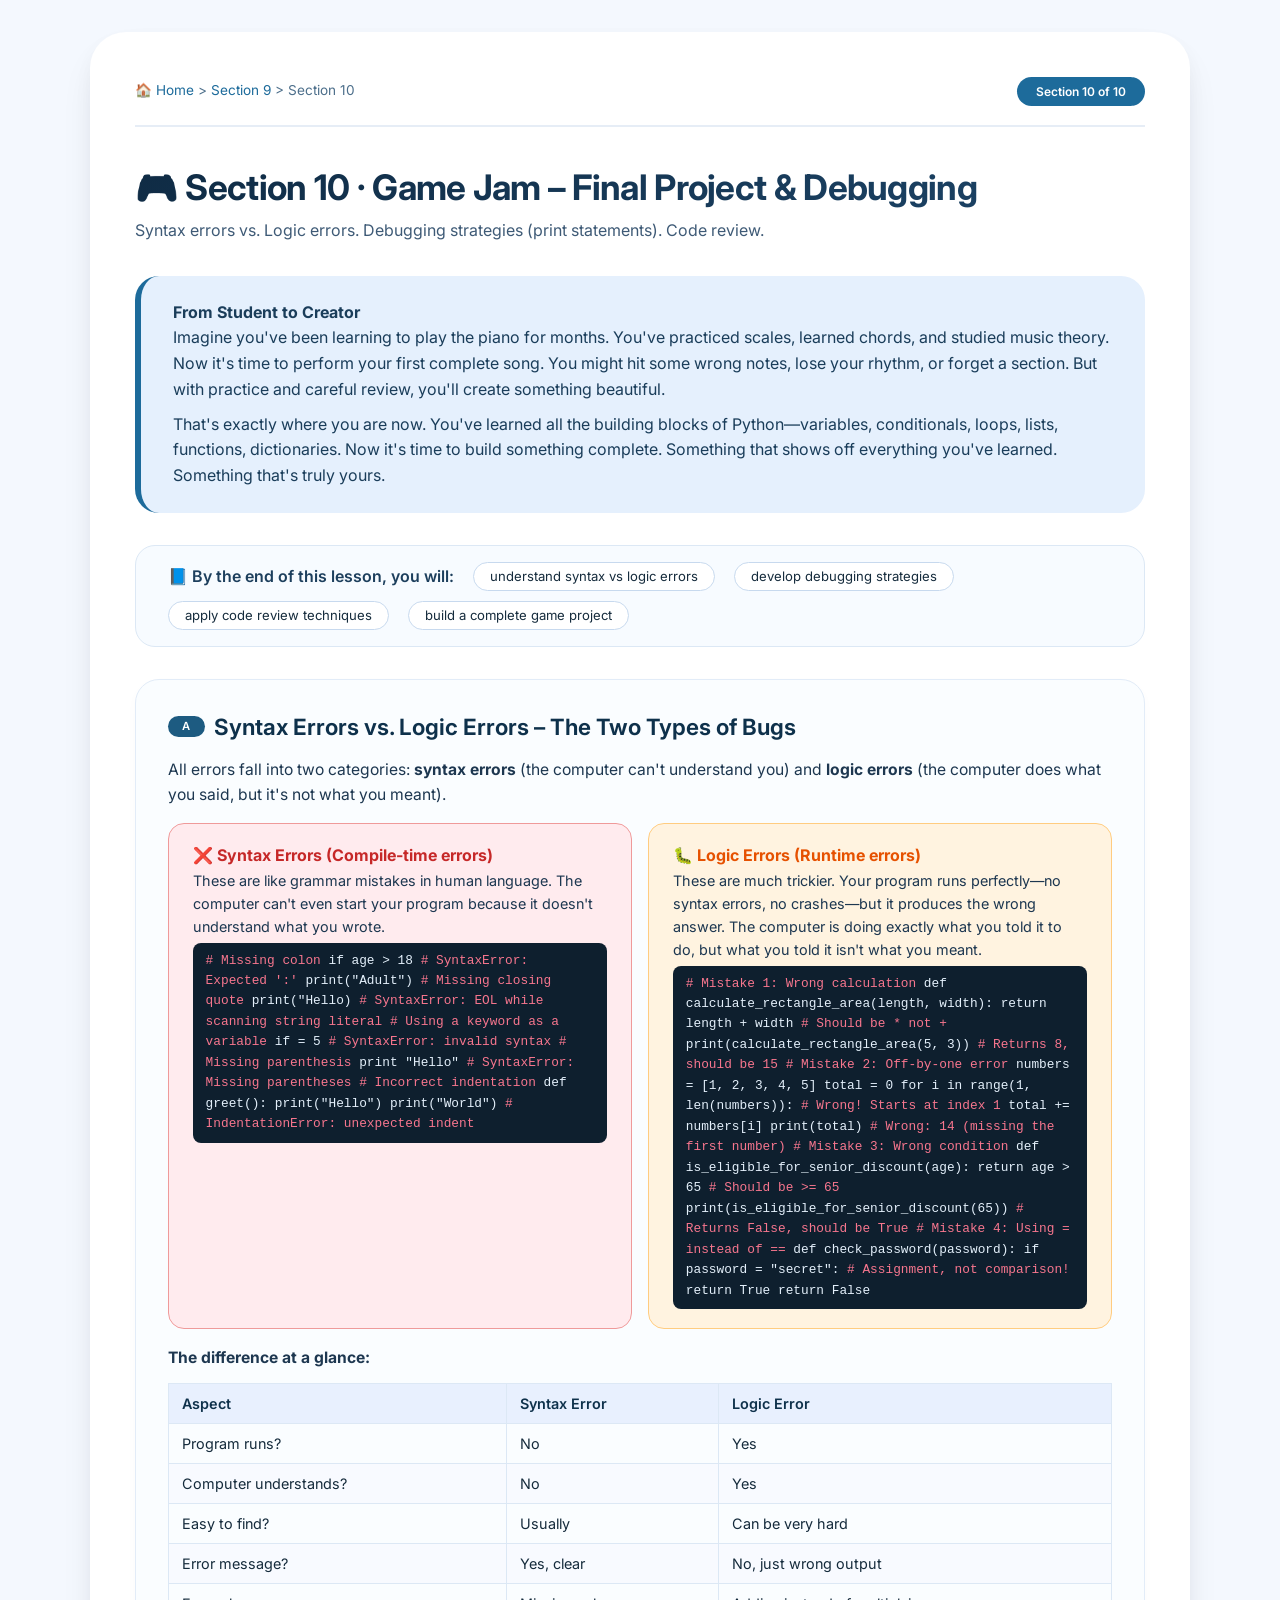
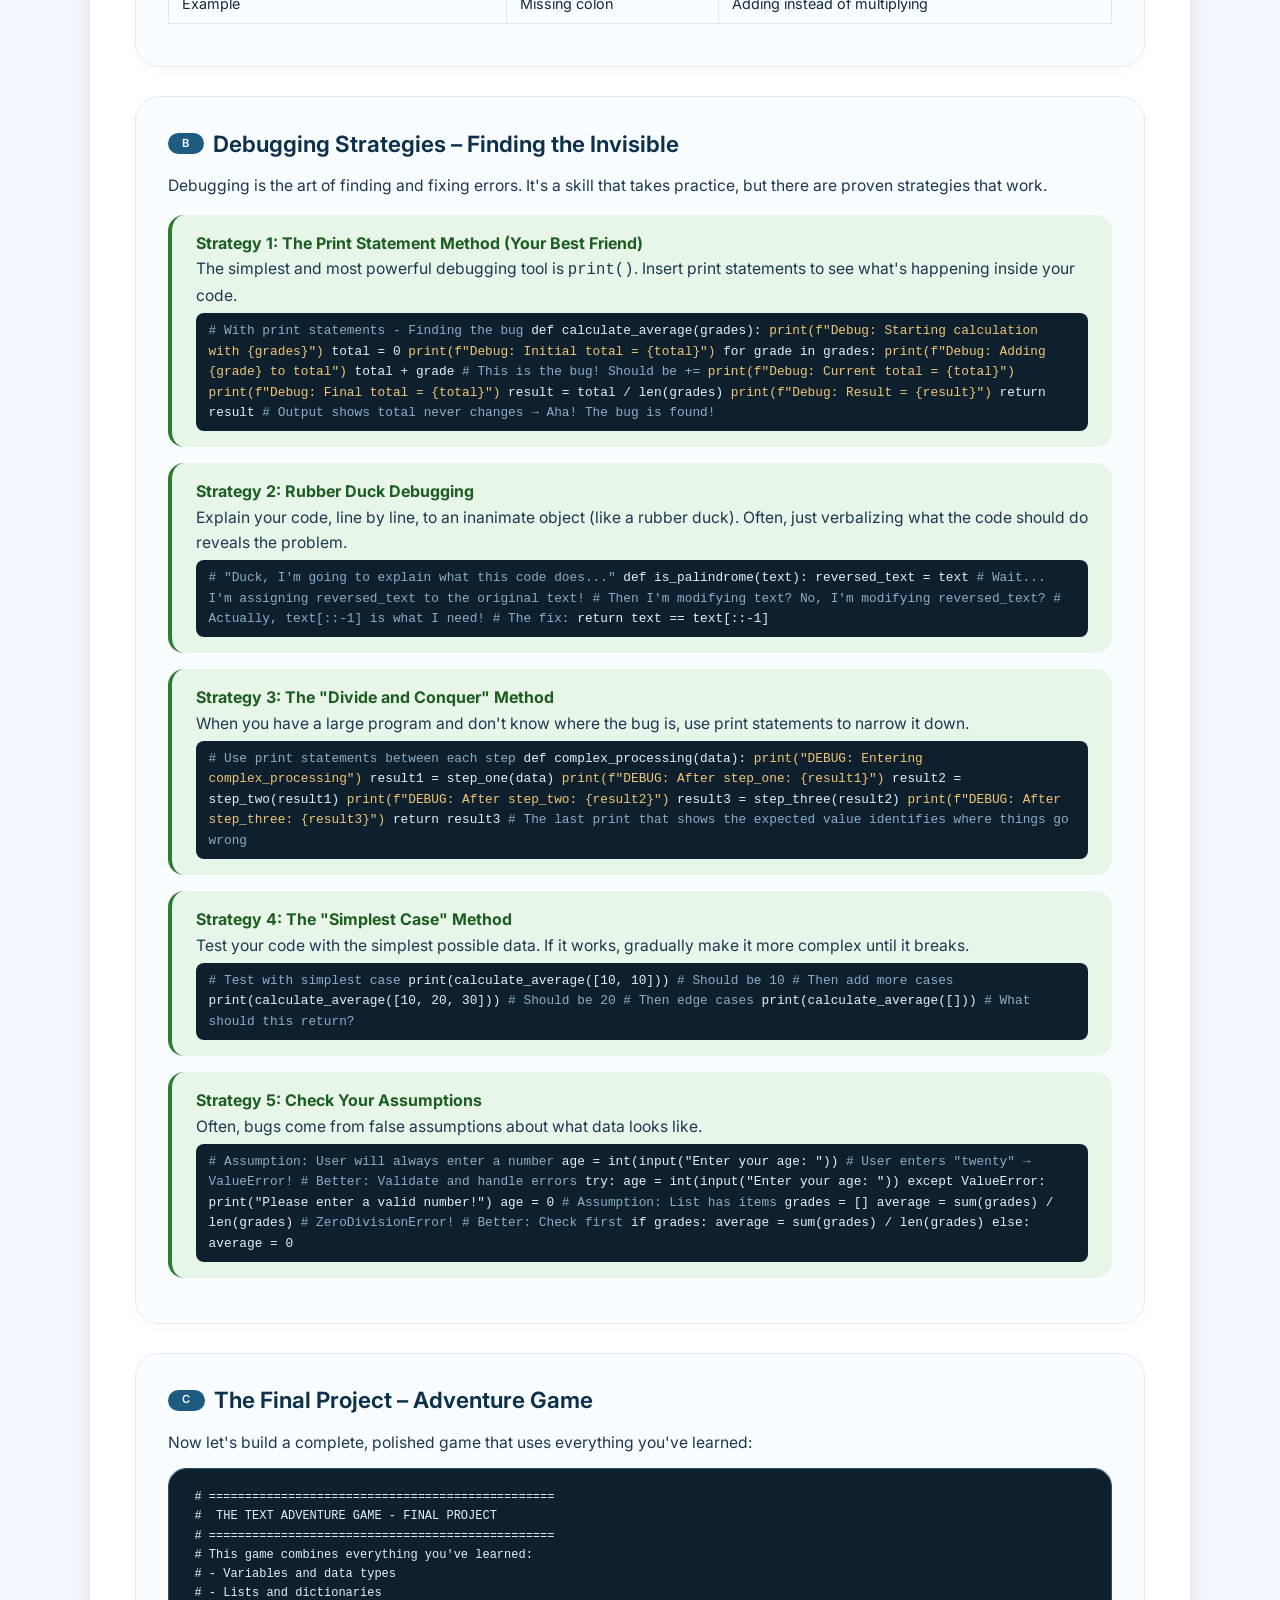
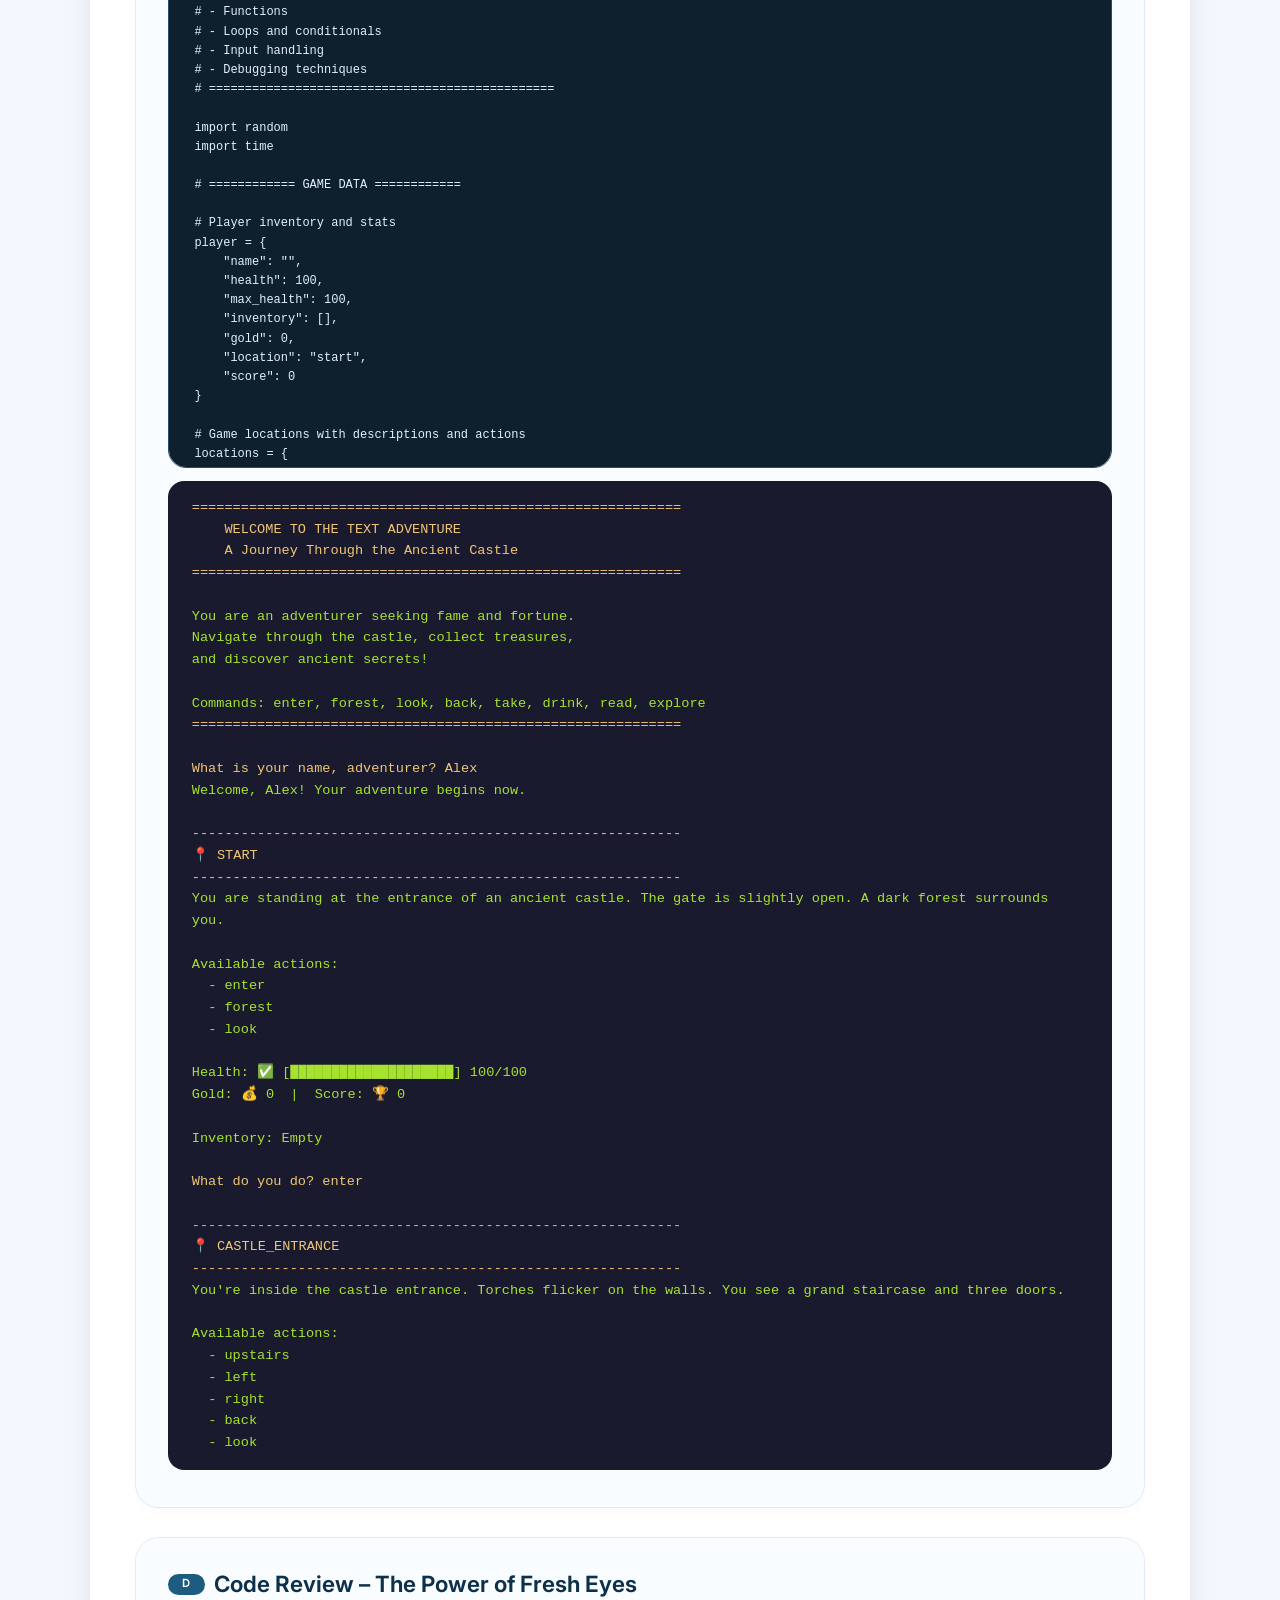
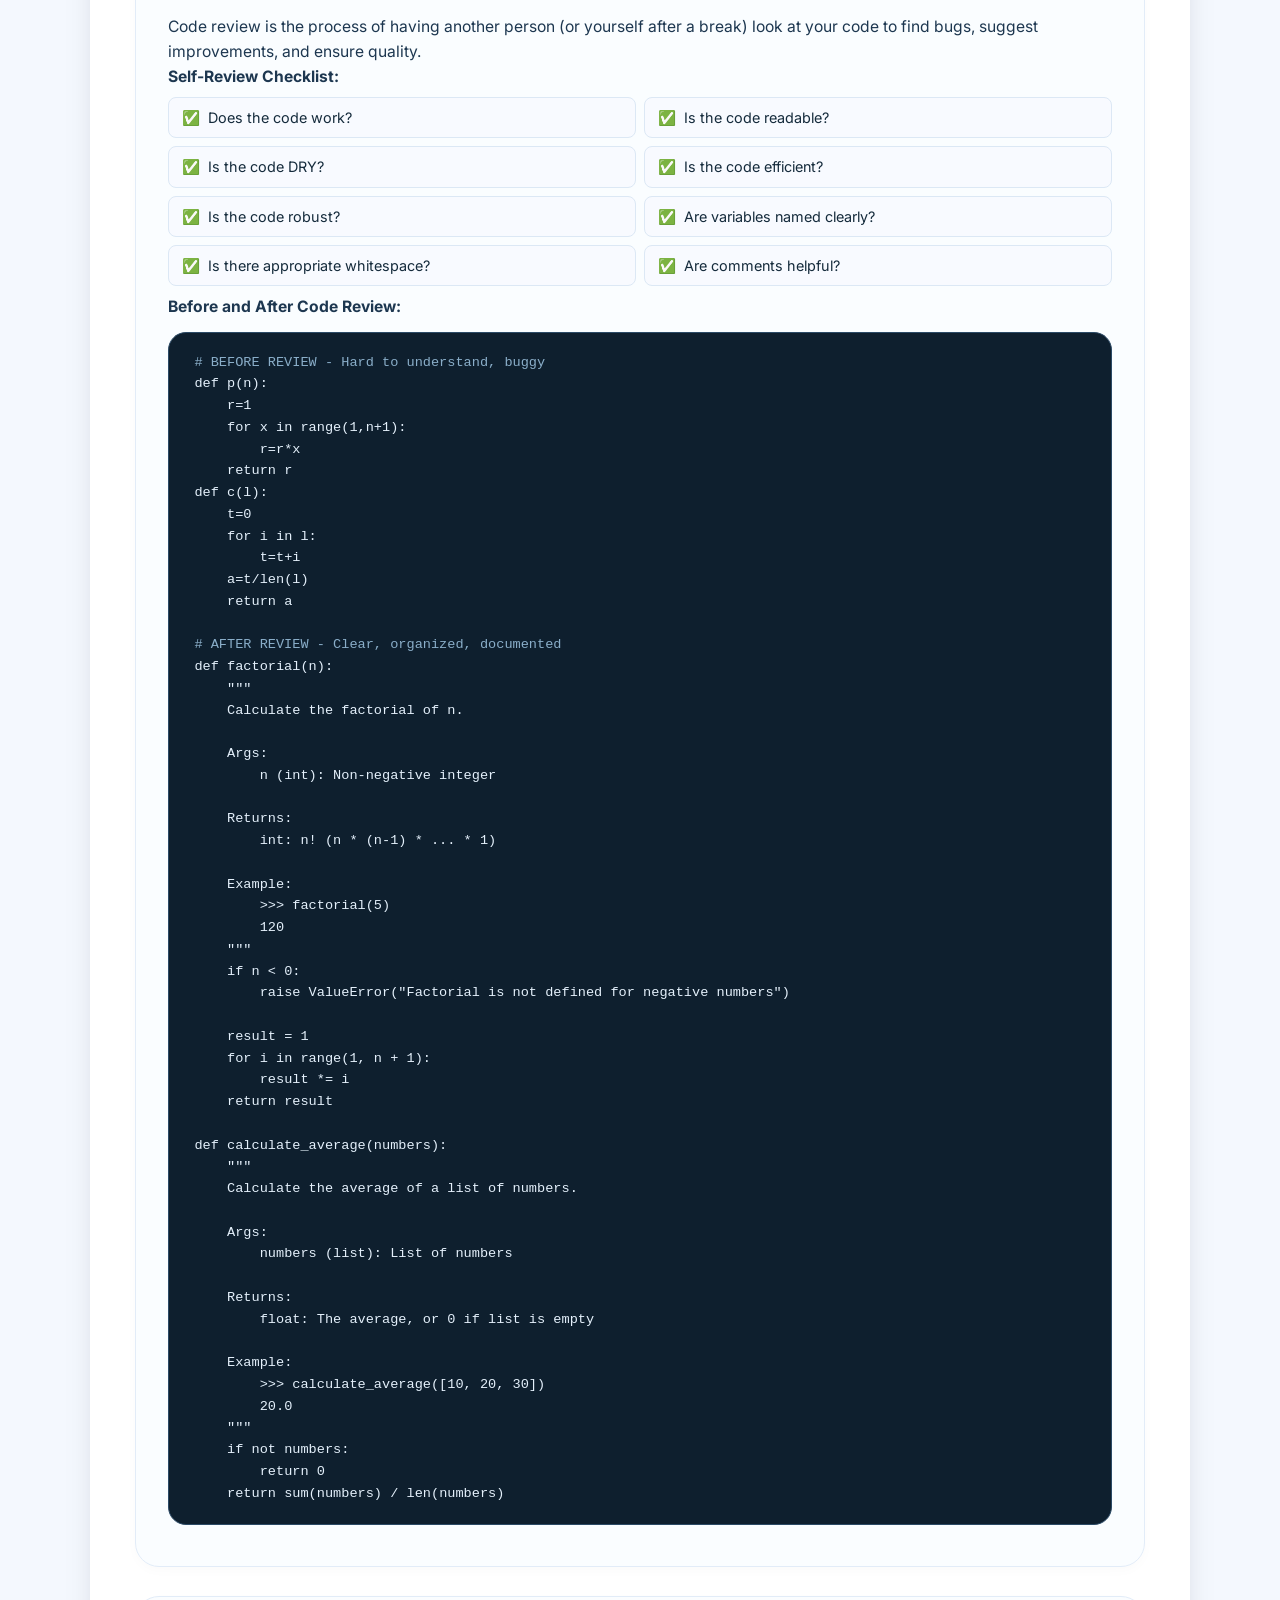
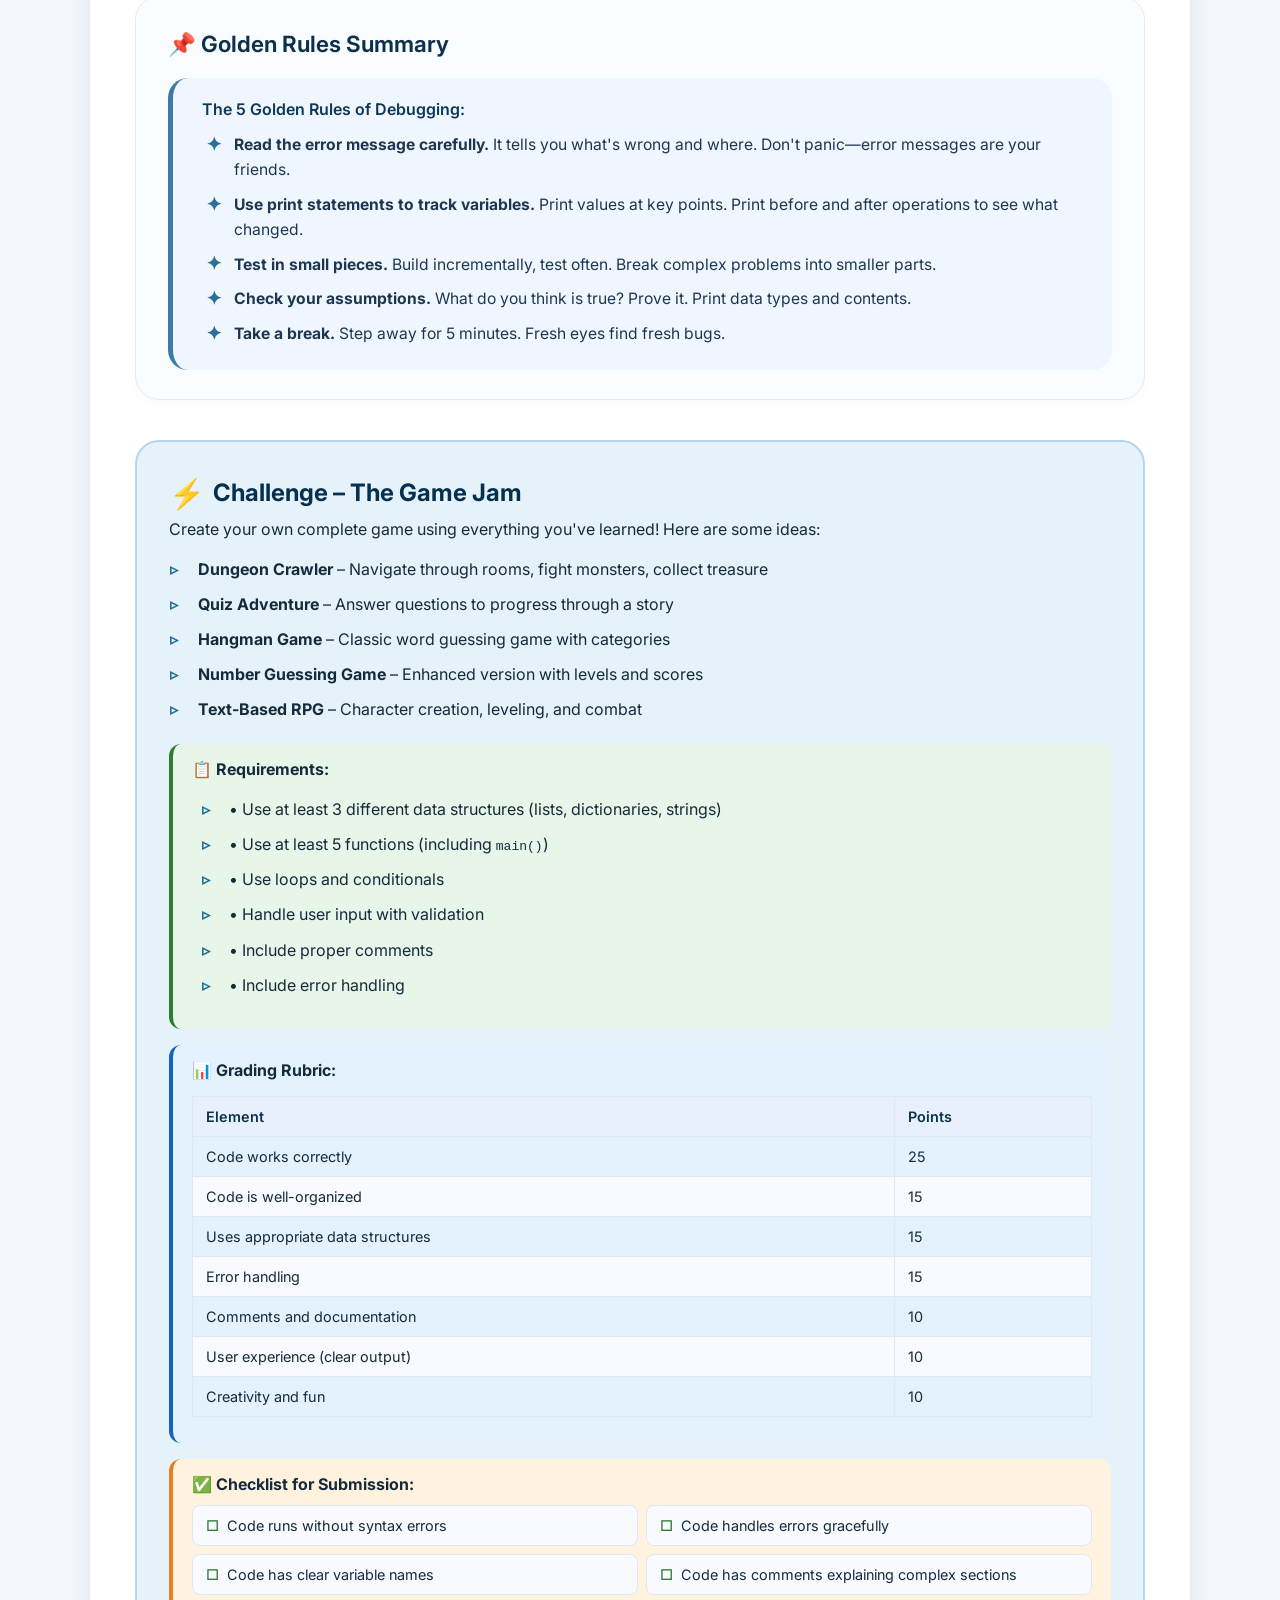
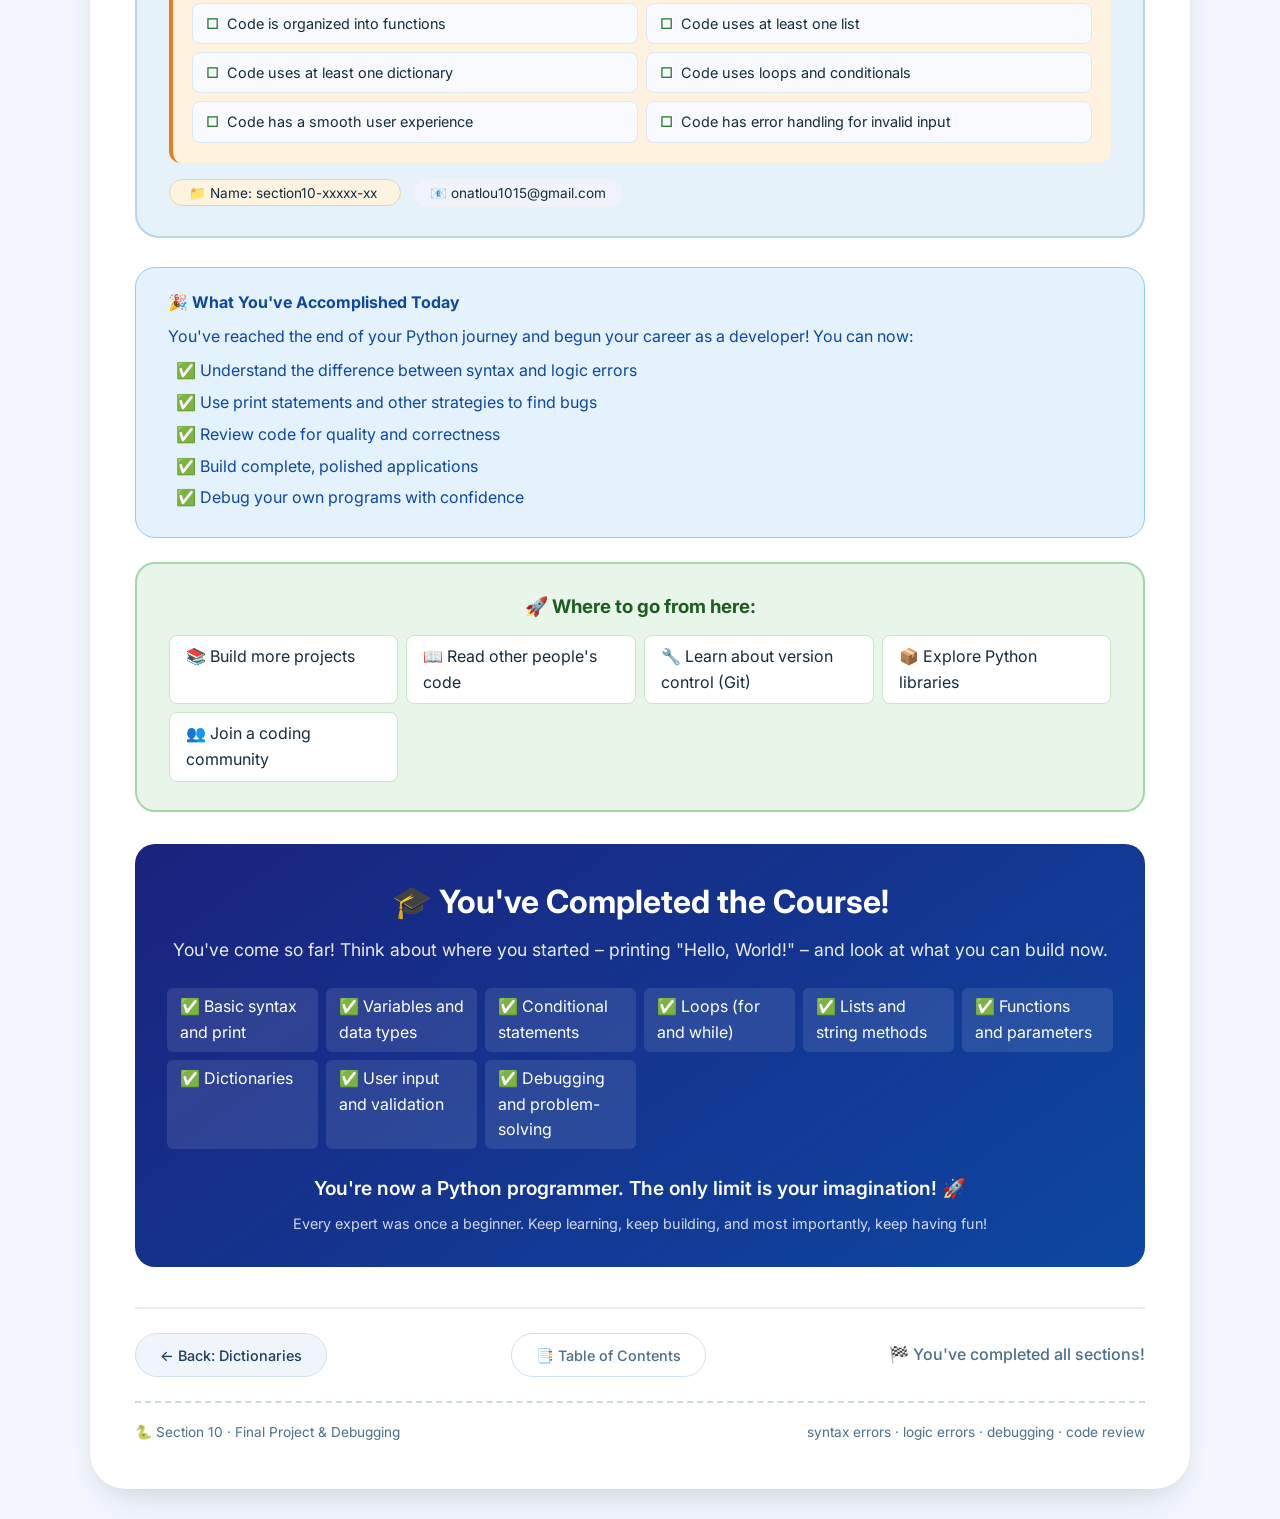
==== section10-final-project-debugging.html @ e1e53f8f "ssdsd" ====
<!DOCTYPE html>
<html lang="en">
<head>
    <meta charset="UTF-8">
    <meta name="viewport" content="width=device-width, initial-scale=1.0">
    <title>Section 10 – Final Project & Debugging | Basic Python</title>
    <link rel="preconnect" href="https://fonts.googleapis.com">
    <link rel="preconnect" href="https://fonts.gstatic.com" crossorigin>
    <link href="https://fonts.googleapis.com/css2?family=Inter:opsz,wght@14..32,400;14..32,500;14..32,600;14..32,700&display=swap" rel="stylesheet">
    <link rel="stylesheet" href="css/style.css">
    <style>
        .debug-grid {
            display: grid;
            grid-template-columns: 1fr 1fr;
            gap: 1rem;
            margin: 1rem 0;
        }
        @media (max-width: 700px) {
            .debug-grid {
                grid-template-columns: 1fr;
            }
        }
        .debug-card {
            border-radius: 16px;
            padding: 1.2rem 1.5rem;
        }
        .debug-card.syntax {
            background: #ffebee;
            border: 1px solid #ef9a9a;
        }
        .debug-card.logic {
            background: #fff3e0;
            border: 1px solid #ffcc80;
        }
        .debug-card.syntax h4 { color: #c62828; }
        .debug-card.logic h4 { color: #e65100; }
        .debug-card .code {
            background: #0e1f2e;
            color: #e4f0fb;
            padding: 0.5rem 0.8rem;
            border-radius: 8px;
            font-family: monospace;
            font-size: 0.8rem;
            margin-top: 0.3rem;
            overflow-x: auto;
        }
        .debug-card .code .error {
            color: #f7768e;
        }

        .strategy-box {
            background: #e8f5e9;
            border-radius: 16px;
            padding: 1rem 1.5rem;
            border-left: 4px solid #2e7d32;
            margin: 1rem 0;
        }
        .strategy-box h4 {
            color: #1b5e20;
        }
        .strategy-box .code {
            background: #0e1f2e;
            color: #e4f0fb;
            padding: 0.5rem 0.8rem;
            border-radius: 8px;
            font-family: monospace;
            font-size: 0.8rem;
            margin-top: 0.3rem;
            overflow-x: auto;
        }
        .strategy-box .code .debug {
            color: #f0c674;
        }
        .strategy-box .code .comment {
            color: #8aaec9;
        }

        .game-output {
            background: #1a1a2e;
            border-radius: 16px;
            padding: 1rem 1.5rem;
            color: #d6e8f9;
            font-family: 'JetBrains Mono', monospace;
            font-size: 0.85rem;
            margin: 0.5rem 0;
            overflow-x: auto;
            white-space: pre-wrap;
        }
        .game-output .prompt {
            color: #f0c674;
        }
        .game-output .output {
            color: #a6e22e;
        }
        .game-output .highlight {
            color: #f7768e;
        }

        .review-checklist {
            display: grid;
            grid-template-columns: 1fr 1fr;
            gap: 0.5rem;
            margin: 0.5rem 0;
        }
        @media (max-width: 600px) {
            .review-checklist {
                grid-template-columns: 1fr;
            }
        }
        .review-checklist .item {
            background: #f8faff;
            padding: 0.5rem 0.8rem;
            border-radius: 8px;
            border: 1px solid #dce8f5;
            font-size: 0.9rem;
            display: flex;
            align-items: center;
            gap: 0.5rem;
        }
        .review-checklist .item .check {
            color: #2e7d32;
            font-weight: 700;
        }

        .rubric-table {
            width: 100%;
            border-collapse: collapse;
            margin: 0.8rem 0;
            font-size: 0.9rem;
        }
        .rubric-table th,
        .rubric-table td {
            border: 1px solid #dce8f5;
            padding: 0.5rem 0.8rem;
            text-align: left;
        }
        .rubric-table th {
            background: #e8f0fe;
            color: #0e314b;
            font-weight: 600;
        }
        .rubric-table tr:nth-child(even) {
            background: #f8faff;
        }
    </style>
</head>
<body>
    <div class="container">
        <!-- Top Navigation -->
        <div class="top-nav">
            <div class="breadcrumb">
                <a href="index.html">🏠 Home</a> &gt; <a href="section9-dictionaries.html">Section 9</a> &gt; Section 10
            </div>
            <span class="section-badge">Section 10 of 10</span>
        </div>

        <!-- Section Header -->
        <div class="section-header">
            <h1>🎮 Section 10 · Game Jam – Final Project &amp; Debugging</h1>
            <div class="subtitle">Syntax errors vs. Logic errors. Debugging strategies (print statements). Code review.</div>
        </div>

        <!-- Intro -->
        <div class="intro-block">
            <p><strong>From Student to Creator</strong></p>
            <p>Imagine you've been learning to play the piano for months. You've practiced scales, learned chords, and studied music theory. Now it's time to perform your first complete song. You might hit some wrong notes, lose your rhythm, or forget a section. But with practice and careful review, you'll create something beautiful.</p>
            <p style="margin-top: 0.6rem;">That's exactly where you are now. You've learned all the building blocks of Python—variables, conditionals, loops, lists, functions, dictionaries. Now it's time to build something complete. Something that shows off everything you've learned. Something that's truly yours.</p>
        </div>

        <!-- Learning Outcomes -->
        <div class="learning-outcomes">
            <span class="label">📘 By the end of this lesson, you will:</span>
            <span class="pill">understand syntax vs logic errors</span>
            <span class="pill">develop debugging strategies</span>
            <span class="pill">apply code review techniques</span>
            <span class="pill">build a complete game project</span>
        </div>

        <!-- Part A: Syntax vs Logic Errors -->
        <div class="part">
            <h2><span class="part-label">A</span> Syntax Errors vs. Logic Errors – The Two Types of Bugs</h2>
            <p>All errors fall into two categories: <strong>syntax errors</strong> (the computer can't understand you) and <strong>logic errors</strong> (the computer does what you said, but it's not what you meant).</p>

            <div class="debug-grid">
                <div class="debug-card syntax">
                    <h4>❌ Syntax Errors (Compile-time errors)</h4>
                    <p style="font-size: 0.9rem;">These are like grammar mistakes in human language. The computer can't even start your program because it doesn't understand what you wrote.</p>
                    <div class="code"><span class="error"># Missing colon</span>
if age > 18   <span class="error"># SyntaxError: Expected ':'</span>
    print("Adult")

<span class="error"># Missing closing quote</span>
print("Hello)   <span class="error"># SyntaxError: EOL while scanning string literal</span>

<span class="error"># Using a keyword as a variable</span>
if = 5   <span class="error"># SyntaxError: invalid syntax</span>

<span class="error"># Missing parenthesis</span>
print "Hello"   <span class="error"># SyntaxError: Missing parentheses</span>

<span class="error"># Incorrect indentation</span>
def greet():
    print("Hello")
  print("World")   <span class="error"># IndentationError: unexpected indent</span></div>
                </div>
                <div class="debug-card logic">
                    <h4>🐛 Logic Errors (Runtime errors)</h4>
                    <p style="font-size: 0.9rem;">These are much trickier. Your program runs perfectly—no syntax errors, no crashes—but it produces the wrong answer. The computer is doing exactly what you told it to do, but what you told it isn't what you meant.</p>
                    <div class="code"><span class="error"># Mistake 1: Wrong calculation</span>
def calculate_rectangle_area(length, width):
    return length + width  <span class="error"># Should be * not +</span>

print(calculate_rectangle_area(5, 3))  <span class="error"># Returns 8, should be 15</span>

<span class="error"># Mistake 2: Off-by-one error</span>
numbers = [1, 2, 3, 4, 5]
total = 0
for i in range(1, len(numbers)):  <span class="error"># Wrong! Starts at index 1</span>
    total += numbers[i]
print(total)  <span class="error"># Wrong: 14 (missing the first number)</span>

<span class="error"># Mistake 3: Wrong condition</span>
def is_eligible_for_senior_discount(age):
    return age > 65  <span class="error"># Should be >= 65</span>

print(is_eligible_for_senior_discount(65))  <span class="error"># Returns False, should be True</span>

<span class="error"># Mistake 4: Using = instead of ==</span>
def check_password(password):
    if password = "secret":  <span class="error"># Assignment, not comparison!</span>
        return True
    return False</div>
                </div>
            </div>

            <div class="info-box">
                <p><strong>The difference at a glance:</strong></p>
                <table class="rubric-table">
                    <thead>
                        <tr>
                            <th>Aspect</th>
                            <th>Syntax Error</th>
                            <th>Logic Error</th>
                        </tr>
                    </thead>
                    <tbody>
                        <tr>
                            <td>Program runs?</td>
                            <td>No</td>
                            <td>Yes</td>
                        </tr>
                        <tr>
                            <td>Computer understands?</td>
                            <td>No</td>
                            <td>Yes</td>
                        </tr>
                        <tr>
                            <td>Easy to find?</td>
                            <td>Usually</td>
                            <td>Can be very hard</td>
                        </tr>
                        <tr>
                            <td>Error message?</td>
                            <td>Yes, clear</td>
                            <td>No, just wrong output</td>
                        </tr>
                        <tr>
                            <td>Example</td>
                            <td>Missing colon</td>
                            <td>Adding instead of multiplying</td>
                        </tr>
                    </tbody>
                </table>
            </div>
        </div>

        <!-- Part B: Debugging Strategies -->
        <div class="part">
            <h2><span class="part-label">B</span> Debugging Strategies – Finding the Invisible</h2>
            <p>Debugging is the art of finding and fixing errors. It's a skill that takes practice, but there are proven strategies that work.</p>

            <div class="strategy-box">
                <h4>Strategy 1: The Print Statement Method (Your Best Friend)</h4>
                <p>The simplest and most powerful debugging tool is <code>print()</code>. Insert print statements to see what's happening inside your code.</p>
                <div class="code"><span class="comment"># With print statements - Finding the bug</span>
def calculate_average(grades):
    <span class="debug">print(f"Debug: Starting calculation with {grades}")</span>
    total = 0
    <span class="debug">print(f"Debug: Initial total = {total}")</span>
    
    for grade in grades:
        <span class="debug">print(f"Debug: Adding {grade} to total")</span>
        total + grade  <span class="comment"># This is the bug! Should be +=</span>
        <span class="debug">print(f"Debug: Current total = {total}")</span>
    
    <span class="debug">print(f"Debug: Final total = {total}")</span>
    result = total / len(grades)
    <span class="debug">print(f"Debug: Result = {result}")</span>
    return result

<span class="comment"># Output shows total never changes → Aha! The bug is found!</span></div>
            </div>

            <div class="strategy-box">
                <h4>Strategy 2: Rubber Duck Debugging</h4>
                <p>Explain your code, line by line, to an inanimate object (like a rubber duck). Often, just verbalizing what the code should do reveals the problem.</p>
                <div class="code"><span class="comment"># "Duck, I'm going to explain what this code does..."</span>
def is_palindrome(text):
    reversed_text = text
    <span class="comment"># Wait... I'm assigning reversed_text to the original text!</span>
    <span class="comment"># Then I'm modifying text? No, I'm modifying reversed_text?</span>
    <span class="comment"># Actually, text[::-1] is what I need!</span>
    
    <span class="comment"># The fix:</span>
    return text == text[::-1]</div>
            </div>

            <div class="strategy-box">
                <h4>Strategy 3: The "Divide and Conquer" Method</h4>
                <p>When you have a large program and don't know where the bug is, use print statements to narrow it down.</p>
                <div class="code"><span class="comment"># Use print statements between each step</span>
def complex_processing(data):
    <span class="debug">print("DEBUG: Entering complex_processing")</span>
    
    result1 = step_one(data)
    <span class="debug">print(f"DEBUG: After step_one: {result1}")</span>
    
    result2 = step_two(result1)
    <span class="debug">print(f"DEBUG: After step_two: {result2}")</span>
    
    result3 = step_three(result2)
    <span class="debug">print(f"DEBUG: After step_three: {result3}")</span>
    
    return result3

<span class="comment"># The last print that shows the expected value identifies where things go wrong</span></div>
            </div>

            <div class="strategy-box">
                <h4>Strategy 4: The "Simplest Case" Method</h4>
                <p>Test your code with the simplest possible data. If it works, gradually make it more complex until it breaks.</p>
                <div class="code"><span class="comment"># Test with simplest case</span>
print(calculate_average([10, 10]))  <span class="comment"># Should be 10</span>

<span class="comment"># Then add more cases</span>
print(calculate_average([10, 20, 30]))  <span class="comment"># Should be 20</span>

<span class="comment"># Then edge cases</span>
print(calculate_average([]))  <span class="comment"># What should this return?</span></div>
            </div>

            <div class="strategy-box">
                <h4>Strategy 5: Check Your Assumptions</h4>
                <p>Often, bugs come from false assumptions about what data looks like.</p>
                <div class="code"><span class="comment"># Assumption: User will always enter a number</span>
age = int(input("Enter your age: "))  <span class="comment"># User enters "twenty" → ValueError!</span>

<span class="comment"># Better: Validate and handle errors</span>
try:
    age = int(input("Enter your age: "))
except ValueError:
    print("Please enter a valid number!")
    age = 0

<span class="comment"># Assumption: List has items</span>
grades = []
average = sum(grades) / len(grades)  <span class="comment"># ZeroDivisionError!</span>

<span class="comment"># Better: Check first</span>
if grades:
    average = sum(grades) / len(grades)
else:
    average = 0</div>
            </div>
        </div>

        <!-- Part C: Final Project - Adventure Game -->
        <div class="part">
            <h2><span class="part-label">C</span> The Final Project – Adventure Game</h2>
            <p>Now let's build a complete, polished game that uses everything you've learned:</p>

            <div class="code-block" style="font-size: 0.75rem; max-height: 600px; overflow-y: auto;"># ================================================
#  THE TEXT ADVENTURE GAME - FINAL PROJECT
# ================================================
# This game combines everything you've learned:
# - Variables and data types
# - Lists and dictionaries
# - Functions
# - Loops and conditionals
# - Input handling
# - Debugging techniques
# ================================================

import random
import time

# ============ GAME DATA ============

# Player inventory and stats
player = {
    "name": "",
    "health": 100,
    "max_health": 100,
    "inventory": [],
    "gold": 0,
    "location": "start",
    "score": 0
}

# Game locations with descriptions and actions
locations = {
    "start": {
        "description": "You are standing at the entrance of an ancient castle. The gate is slightly open. A dark forest surrounds you.",
        "actions": {
            "enter": "castle_entrance",
            "forest": "dark_forest",
            "look": "You see a castle gate, a dark forest, and a path leading into the unknown."
        }
    },
    "castle_entrance": {
        "description": "You're inside the castle entrance. Torches flicker on the walls. You see a grand staircase and three doors.",
        "actions": {
            "upstairs": "library",
            "left": "kitchen",
            "right": "treasury",
            "back": "start",
            "look": "The hall is magnificent. Tapestries hang on the walls showing ancient battles."
        }
    },
    "library": {
        "description": "You're in a vast library. Books line every wall from floor to ceiling. A mysterious book glows on a pedestal.",
        "actions": {
            "read": "You open the glowing book and learn a spell! +10 health!",
            "downstairs": "castle_entrance",
            "look": "The books are ancient. Some are in languages you've never seen."
        }
    },
    "kitchen": {
        "description": "The kitchen is warm and smells of herbs. A potion sits on the table.",
        "actions": {
            "drink": "You drink the potion and feel energized! +20 health!",
            "back": "castle_entrance",
            "look": "You see fresh bread, hanging herbs, and a bubbling cauldron."
        }
    },
    "treasury": {
        "description": "Gold coins and jewels glitter everywhere. A dragon statue stands in the corner.",
        "actions": {
            "take": "You take some gold! +50 gold!",
            "back": "castle_entrance",
            "look": "The treasure is magnificent. The dragon statue's eyes seem to follow you."
        }
    },
    "dark_forest": {
        "description": "The forest is dark and full of mysterious sounds. You hear rustling in the bushes.",
        "actions": {
            "explore": "You find a hidden treasure! +30 gold!",
            "back": "start",
            "look": "Shadows move between the trees. You feel watched."
        }
    }
}

# Monsters
monsters = {
    "goblin": {"health": 30, "damage": 10, "gold": 15},
    "skeleton": {"health": 25, "damage": 15, "gold": 20},
    "orc": {"health": 50, "damage": 20, "gold": 30},
    "dragon": {"health": 80, "damage": 25, "gold": 100}
}

# ============ GAME FUNCTIONS ============

def display_welcome():
    """Display the game welcome screen."""
    print("=" * 60)
    print("    WELCOME TO THE TEXT ADVENTURE")
    print("    A Journey Through the Ancient Castle")
    print("=" * 60)
    print("\nYou are an adventurer seeking fame and fortune.")
    print("Navigate through the castle, collect treasures,")
    print("and discover ancient secrets!")
    print("\nType your commands to interact with the world.")
    print("Commands: enter, forest, look, back, take, drink, read, explore")
    print("=" * 60)

def get_player_name():
    """Get and validate the player's name."""
    while True:
        name = input("\nWhat is your name, adventurer? ").strip().title()
        if name:
            player["name"] = name
            print(f"\nWelcome, {player['name']}! Your adventure begins now.\n")
            return name
        else:
            print("Please enter a valid name!")

def display_health():
    """Display the player's current health with a bar."""
    health_percentage = player["health"] / player["max_health"]
    
    # Create health bar
    bar_length = 20
    filled = int(health_percentage * bar_length)
    bar = "█" * filled + "░" * (bar_length - filled)
    
    # Color the health based on amount
    if player["health"] > 70:
        color = "✅"
    elif player["health"] > 40:
        color = "⚠️"
    else:
        color = "🔴"
    
    print(f"\nHealth: {color} [{bar}] {player['health']}/{player['max_health']}")
    print(f"Gold: 💰 {player['gold']}  |  Score: 🏆 {player['score']}")

def display_inventory():
    """Display the player's inventory."""
    if player["inventory"]:
        print("\nInventory:")
        for i, item in enumerate(player["inventory"], 1):
            print(f"  {i}. {item}")
    else:
        print("\nInventory: Empty")

def display_location():
    """Display the current location description."""
    location_name = player["location"]
    location_data = locations.get(location_name)
    
    if not location_data:
        print("Error: Location not found!")
        return
    
    print("\n" + "-" * 60)
    print(f"📍 {location_name.replace('_', ' ').upper()}")
    print("-" * 60)
    print(location_data["description"])
    
    print("\nAvailable actions:")
    for action in location_data["actions"].keys():
        print(f"  - {action}")

def combat(monster_name):
    """Handle combat with a monster."""
    monster = monsters[monster_name]
    monster_health = monster["health"]
    monster_damage = monster["damage"]
    
    print(f"\n⚔️ A {monster_name} appears! ⚔️")
    print(f"The {monster_name} has {monster_health} health and deals {monster_damage} damage!")
    
    while monster_health > 0 and player["health"] > 0:
        display_health()
        print(f"\n{monster_name}: {monster_health} health")
        
        action = input("\nAttack (a) or Run (r)? ").lower()
        
        if action == "a":
            # Player attacks
            attack_power = random.randint(5, 20)
            monster_health -= attack_power
            print(f"You hit the {monster_name} for {attack_power} damage!")
            
            if monster_health <= 0:
                print(f"\n🎉 You defeated the {monster_name}! 🎉")
                gold_won = monster["gold"]
                player["gold"] += gold_won
                player["score"] += 50
                print(f"You found {gold_won} gold!")
                return True
            
            # Monster attacks
            monster_attack = random.randint(monster_damage - 5, monster_damage + 5)
            player["health"] -= monster_attack
            print(f"The {monster_name} hits you for {monster_attack} damage!")
            
        elif action == "r":
            # Try to run away
            if random.random() < 0.5:
                print("You escaped safely!")
                return False
            else:
                print("You couldn't escape!")
                monster_attack = random.randint(monster_damage - 5, monster_damage + 5)
                player["health"] -= monster_attack
                print(f"The {monster_name} hits you for {monster_attack} damage while you flee!")
    
    if player["health"] <= 0:
        print(f"\n💀 You have been defeated by the {monster_name}! 💀")
        return False

def process_action(action):
    """Process the player's action."""
    location_name = player["location"]
    location_data = locations.get(location_name)
    
    if not location_data:
        print("Error: Location not found!")
        return
    
    # Check if action exists in current location
    if action in location_data["actions"]:
        result = location_data["actions"][action]
        
        # Handle special cases
        if result.startswith("You open") or result.startswith("You drink") or result.startswith("You find"):
            # Health and gold rewards
            if "health" in result:
                health_gain = random.randint(10, 20)
                player["health"] = min(player["health"] + health_gain, player["max_health"])
                print(f"\n{result}")
                print(f"❤️ You gained {health_gain} health!")
                player["score"] += 10
            elif "gold" in result:
                gold_gain = random.randint(20, 50)
                player["gold"] += gold_gain
                print(f"\n{result}")
                print(f"💰 You gained {gold_gain} gold!")
                player["score"] += 15
            else:
                print(f"\n{result}")
        
        # Handle inventory items
        elif action == "take":
            item = random.choice(["Golden Key", "Ancient Coin", "Silver Ring", "Magic Scroll"])
            player["inventory"].append(item)
            print(f"\nYou take the {item}!")
            print(f"Added to inventory.")
            player["score"] += 10
        
        # Handle navigation
        elif result in locations:
            # Random monster encounter when moving
            if random.random() < 0.3:  # 30% chance
                monster_name = random.choice(list(monsters.keys()))
                print("\n👹 A monster appears! 👹")
                combat_result = combat(monster_name)
                if not combat_result:
                    player["health"] = 0
                    return
            
            player["location"] = result
            print(f"\nYou move to {result.replace('_', ' ')}.")
        
        # Handle regular actions
        else:
            print(f"\n{result}")
            player["score"] += 5
    
    else:
        print(f"\nYou can't do that here. Try: {', '.join(location_data['actions'].keys())}")

def check_game_over():
    """Check if the game should end."""
    if player["health"] <= 0:
        print("\n" + "=" * 60)
        print("    GAME OVER")
        print("=" * 60)
        print(f"Your adventure has ended, {player['name']}.")
        print(f"Final Score: {player['score']}")
        print(f"Gold Collected: {player['gold']}")
        print(f"Items Found: {len(player['inventory'])}")
        display_inventory()
        return True
    
    # Win condition: If player collects 200 gold
    if player["gold"] >= 200:
        print("\n" + "=" * 60)
        print("    🎉 VICTORY! 🎉")
        print("=" * 60)
        print(f"Congratulations, {player['name']}!")
        print("You have collected enough treasure to become rich!")
        print(f"Final Score: {player['score']}")
        print(f"Gold Collected: {player['gold']}")
        display_inventory()
        return True
    
    return False

def display_help():
    """Display game help."""
    print("\n=== COMMAND HELP ===")
    print("Navigation:")
    print("  - enter, forest, back, upstairs, left, right")
    print("  - downstairs")
    print("\nActions:")
    print("  - look: Examine your surroundings")
    print("  - take: Pick up an item")
    print("  - drink: Drink a potion")
    print("  - read: Read a book or scroll")
    print("  - explore: Search the area")
    print("\nGame Commands:")
    print("  - inventory: View your inventory")
    print("  - health: Check your health")
    print("  - help: Show this help")
    print("  - quit: Exit the game")

# ============ MAIN GAME LOOP ============

def main():
    """Main game function."""
    # Welcome player
    display_welcome()
    get_player_name()
    
    # Game loop
    game_running = True
    while game_running:
        # Display current location
        display_location()
        display_health()
        display_inventory()
        
        # Get player input
        action = input("\nWhat do you do? ").strip().lower()
        
        # Handle special commands
        if action == "quit":
            print("\nThanks for playing!")
            print(f"Final Score: {player['score']}")
            break
        
        elif action == "help":
            display_help()
            continue
        
        elif action == "inventory":
            display_inventory()
            continue
        
        elif action == "health":
            display_health()
            continue
        
        # Process the action
        process_action(action)
        
        # Check for game over
        if check_game_over():
            game_running = False
            
        # Add a small delay for atmosphere
        time.sleep(0.5)

# ============ RUN THE GAME ============

if __name__ == "__main__":
    try:
        main()
    except KeyboardInterrupt:
        print("\n\nThanks for playing! Goodbye!")
    except Exception as e:
        print(f"\nAn error occurred: {e}")
        print("The game encountered a bug. Please restart.")</div>

            <div class="game-output"><span class="prompt">============================================================</span>
<span class="prompt">    WELCOME TO THE TEXT ADVENTURE</span>
<span class="prompt">    A Journey Through the Ancient Castle</span>
<span class="prompt">============================================================</span>

<span class="output">You are an adventurer seeking fame and fortune.</span>
<span class="output">Navigate through the castle, collect treasures,</span>
<span class="output">and discover ancient secrets!</span>

<span class="output">Commands: enter, forest, look, back, take, drink, read, explore</span>
<span class="prompt">============================================================</span>

<span class="prompt">What is your name, adventurer? Alex</span>
<span class="output">Welcome, Alex! Your adventure begins now.</span>

<span class="prompt">------------------------------------------------------------</span>
<span class="prompt">📍 START</span>
<span class="prompt">------------------------------------------------------------</span>
<span class="output">You are standing at the entrance of an ancient castle. The gate is slightly open. A dark forest surrounds you.</span>

<span class="output">Available actions:</span>
<span class="output">  - enter</span>
<span class="output">  - forest</span>
<span class="output">  - look</span>

<span class="output">Health: ✅ [████████████████████] 100/100</span>
<span class="output">Gold: 💰 0  |  Score: 🏆 0</span>

<span class="output">Inventory: Empty</span>

<span class="prompt">What do you do? enter</span>

<span class="output">------------------------------------------------------------</span>
<span class="prompt">📍 CASTLE_ENTRANCE</span>
<span class="prompt">------------------------------------------------------------</span>
<span class="output">You're inside the castle entrance. Torches flicker on the walls. You see a grand staircase and three doors.</span>

<span class="output">Available actions:</span>
<span class="output">  - upstairs</span>
<span class="output">  - left</span>
<span class="output">  - right</span>
<span class="output">  - back</span>
<span class="output">  - look</span></div>
        </div>

        <!-- Part D: Code Review -->
        <div class="part">
            <h2><span class="part-label">D</span> Code Review – The Power of Fresh Eyes</h2>
            <p>Code review is the process of having another person (or yourself after a break) look at your code to find bugs, suggest improvements, and ensure quality.</p>

            <div class="info-box">
                <p><strong>Self-Review Checklist:</strong></p>
                <div class="review-checklist">
                    <div class="item"><span class="check">✅</span> Does the code work?</div>
                    <div class="item"><span class="check">✅</span> Is the code readable?</div>
                    <div class="item"><span class="check">✅</span> Is the code DRY?</div>
                    <div class="item"><span class="check">✅</span> Is the code efficient?</div>
                    <div class="item"><span class="check">✅</span> Is the code robust?</div>
                    <div class="item"><span class="check">✅</span> Are variables named clearly?</div>
                    <div class="item"><span class="check">✅</span> Is there appropriate whitespace?</div>
                    <div class="item"><span class="check">✅</span> Are comments helpful?</div>
                </div>
            </div>

            <p><strong>Before and After Code Review:</strong></p>
            <div class="code-block" style="font-size: 0.85rem;"><span class="comment"># BEFORE REVIEW - Hard to understand, buggy</span>
def p(n):
    r=1
    for x in range(1,n+1):
        r=r*x
    return r
def c(l):
    t=0
    for i in l:
        t=t+i
    a=t/len(l)
    return a

<span class="comment"># AFTER REVIEW - Clear, organized, documented</span>
def factorial(n):
    """
    Calculate the factorial of n.
    
    Args:
        n (int): Non-negative integer
    
    Returns:
        int: n! (n * (n-1) * ... * 1)
    
    Example:
        >>> factorial(5)
        120
    """
    if n < 0:
        raise ValueError("Factorial is not defined for negative numbers")
    
    result = 1
    for i in range(1, n + 1):
        result *= i
    return result

def calculate_average(numbers):
    """
    Calculate the average of a list of numbers.
    
    Args:
        numbers (list): List of numbers
    
    Returns:
        float: The average, or 0 if list is empty
    
    Example:
        >>> calculate_average([10, 20, 30])
        20.0
    """
    if not numbers:
        return 0
    return sum(numbers) / len(numbers)</div>
        </div>

        <!-- Golden Rules Summary -->
        <div class="part">
            <h2>📌 Golden Rules Summary</h2>
            <div class="golden-rules">
                <h4>The 5 Golden Rules of Debugging:</h4>
                <ul>
                    <li><strong>Read the error message carefully.</strong> It tells you what's wrong and where. Don't panic—error messages are your friends.</li>
                    <li><strong>Use print statements to track variables.</strong> Print values at key points. Print before and after operations to see what changed.</li>
                    <li><strong>Test in small pieces.</strong> Build incrementally, test often. Break complex problems into smaller parts.</li>
                    <li><strong>Check your assumptions.</strong> What do you think is true? Prove it. Print data types and contents.</li>
                    <li><strong>Take a break.</strong> Step away for 5 minutes. Fresh eyes find fresh bugs.</li>
                </ul>
            </div>
        </div>

        <!-- Challenge - Game Jam -->
        <div class="challenge-box">
            <h3>Challenge – The Game Jam</h3>
            <p>Create your own complete game using everything you've learned! Here are some ideas:</p>
            <ul>
                <li><strong>Dungeon Crawler</strong> – Navigate through rooms, fight monsters, collect treasure</li>
                <li><strong>Quiz Adventure</strong> – Answer questions to progress through a story</li>
                <li><strong>Hangman Game</strong> – Classic word guessing game with categories</li>
                <li><strong>Number Guessing Game</strong> – Enhanced version with levels and scores</li>
                <li><strong>Text-Based RPG</strong> – Character creation, leveling, and combat</li>
            </ul>

            <div style="margin-top: 1rem; background: #e8f5e9; border-radius: 12px; padding: 0.8rem 1.2rem; border-left: 4px solid #2e7d32;">
                <p><strong>📋 Requirements:</strong></p>
                <ul style="list-style: none; padding-left: 0.5rem;">
                    <li>• Use at least 3 different data structures (lists, dictionaries, strings)</li>
                    <li>• Use at least 5 functions (including <code>main()</code>)</li>
                    <li>• Use loops and conditionals</li>
                    <li>• Handle user input with validation</li>
                    <li>• Include proper comments</li>
                    <li>• Include error handling</li>
                </ul>
            </div>

            <div style="margin-top: 1rem; background: #e3f2fd; border-radius: 12px; padding: 0.8rem 1.2rem; border-left: 4px solid #1565c0;">
                <p><strong>📊 Grading Rubric:</strong></p>
                <table class="rubric-table">
                    <thead>
                        <tr>
                            <th>Element</th>
                            <th>Points</th>
                        </tr>
                    </thead>
                    <tbody>
                        <tr><td>Code works correctly</td><td>25</td></tr>
                        <tr><td>Code is well-organized</td><td>15</td></tr>
                        <tr><td>Uses appropriate data structures</td><td>15</td></tr>
                        <tr><td>Error handling</td><td>15</td></tr>
                        <tr><td>Comments and documentation</td><td>10</td></tr>
                        <tr><td>User experience (clear output)</td><td>10</td></tr>
                        <tr><td>Creativity and fun</td><td>10</td></tr>
                    </tbody>
                </table>
            </div>

            <div style="margin-top: 1rem; background: #fff3e0; border-radius: 12px; padding: 0.8rem 1.2rem; border-left: 4px solid #e67e22;">
                <p><strong>✅ Checklist for Submission:</strong></p>
                <div class="review-checklist">
                    <div class="item"><span class="check">☐</span> Code runs without syntax errors</div>
                    <div class="item"><span class="check">☐</span> Code handles errors gracefully</div>
                    <div class="item"><span class="check">☐</span> Code has clear variable names</div>
                    <div class="item"><span class="check">☐</span> Code has comments explaining complex sections</div>
                    <div class="item"><span class="check">☐</span> Code is organized into functions</div>
                    <div class="item"><span class="check">☐</span> Code uses at least one list</div>
                    <div class="item"><span class="check">☐</span> Code uses at least one dictionary</div>
                    <div class="item"><span class="check">☐</span> Code uses loops and conditionals</div>
                    <div class="item"><span class="check">☐</span> Code has a smooth user experience</div>
                    <div class="item"><span class="check">☐</span> Code has error handling for invalid input</div>
                </div>
            </div>

            <div style="margin-top: 1rem;">
                <span style="background: #fcf3e0; padding: 0.3rem 1.2rem; border-radius: 40px; font-size: 0.85rem; border: 1px solid #e4d1b5;">
                    📁 Name: section10-xxxxx-xx
                </span>
                <span style="display: inline-block; margin-left: 0.8rem; background: #f0f4fa; padding: 0.2rem 1rem; border-radius: 30px; font-size: 0.85rem;">
                    📧 onatlou1015@gmail.com
                </span>
            </div>
        </div>

        <!-- What You've Accomplished -->
        <div style="background: #e3f2fd; border-radius: 20px; padding: 1.4rem 2rem; margin: 1.5rem 0; border: 1px solid #90caf9;">
            <h4 style="color: #0d47a1; margin-bottom: 0.5rem;">🎉 What You've Accomplished Today</h4>
            <p style="color: #0d47a1;">You've reached the end of your Python journey and begun your career as a developer! You can now:</p>
            <ul style="list-style: none; padding-left: 0.5rem; margin-top: 0.3rem;">
                <li style="padding: 0.2rem 0; color: #0d47a1;">✅ Understand the difference between syntax and logic errors</li>
                <li style="padding: 0.2rem 0; color: #0d47a1;">✅ Use print statements and other strategies to find bugs</li>
                <li style="padding: 0.2rem 0; color: #0d47a1;">✅ Review code for quality and correctness</li>
                <li style="padding: 0.2rem 0; color: #0d47a1;">✅ Build complete, polished applications</li>
                <li style="padding: 0.2rem 0; color: #0d47a1;">✅ Debug your own programs with confidence</li>
            </ul>
        </div>

        <!-- Final Words -->
        <div style="background: #e8f5e9; border-radius: 20px; padding: 1.8rem 2rem; margin: 1.5rem 0; border: 2px solid #a5d6a7; text-align: center;">
            <h3 style="color: #1b5e20;">🚀 Where to go from here:</h3>
            <div style="display: grid; grid-template-columns: repeat(auto-fill, minmax(200px, 1fr)); gap: 0.5rem; margin-top: 0.8rem; text-align: left;">
                <div style="background: white; padding: 0.5rem 1rem; border-radius: 8px; border: 1px solid #c8e6c9;">📚 Build more projects</div>
                <div style="background: white; padding: 0.5rem 1rem; border-radius: 8px; border: 1px solid #c8e6c9;">📖 Read other people's code</div>
                <div style="background: white; padding: 0.5rem 1rem; border-radius: 8px; border: 1px solid #c8e6c9;">🔧 Learn about version control (Git)</div>
                <div style="background: white; padding: 0.5rem 1rem; border-radius: 8px; border: 1px solid #c8e6c9;">📦 Explore Python libraries</div>
                <div style="background: white; padding: 0.5rem 1rem; border-radius: 8px; border: 1px solid #c8e6c9;">👥 Join a coding community</div>
            </div>
        </div>

        <!-- Course Completion -->
        <div style="background: linear-gradient(145deg, #1a237e, #0d47a1); border-radius: 20px; padding: 2rem; margin: 2rem 0; text-align: center; color: white;">
            <h2 style="font-size: 2rem; margin-bottom: 0.5rem;">🎓 You've Completed the Course!</h2>
            <p style="font-size: 1.1rem; opacity: 0.9;">You've come so far! Think about where you started – printing "Hello, World!" – and look at what you can build now.</p>
            <div style="display: grid; grid-template-columns: repeat(auto-fill, minmax(150px, 1fr)); gap: 0.5rem; margin-top: 1.5rem; text-align: left;">
                <div style="background: rgba(255,255,255,0.1); padding: 0.4rem 0.8rem; border-radius: 6px;">✅ Basic syntax and print</div>
                <div style="background: rgba(255,255,255,0.1); padding: 0.4rem 0.8rem; border-radius: 6px;">✅ Variables and data types</div>
                <div style="background: rgba(255,255,255,0.1); padding: 0.4rem 0.8rem; border-radius: 6px;">✅ Conditional statements</div>
                <div style="background: rgba(255,255,255,0.1); padding: 0.4rem 0.8rem; border-radius: 6px;">✅ Loops (for and while)</div>
                <div style="background: rgba(255,255,255,0.1); padding: 0.4rem 0.8rem; border-radius: 6px;">✅ Lists and string methods</div>
                <div style="background: rgba(255,255,255,0.1); padding: 0.4rem 0.8rem; border-radius: 6px;">✅ Functions and parameters</div>
                <div style="background: rgba(255,255,255,0.1); padding: 0.4rem 0.8rem; border-radius: 6px;">✅ Dictionaries</div>
                <div style="background: rgba(255,255,255,0.1); padding: 0.4rem 0.8rem; border-radius: 6px;">✅ User input and validation</div>
                <div style="background: rgba(255,255,255,0.1); padding: 0.4rem 0.8rem; border-radius: 6px;">✅ Debugging and problem-solving</div>
            </div>
            <p style="margin-top: 1.5rem; font-size: 1.2rem; font-weight: 600;">You're now a Python programmer. The only limit is your imagination! 🚀</p>
            <p style="margin-top: 0.5rem; font-size: 0.9rem; opacity: 0.8;">Every expert was once a beginner. Keep learning, keep building, and most importantly, keep having fun!</p>
        </div>

        <!-- Navigation -->
        <div class="nav-links">
            <a href="section9-dictionaries.html" class="back">← Back: Dictionaries</a>
            <a href="index.html" class="toc-link">📑 Table of Contents</a>
            <span style="color: #4d6f8b; font-weight: 500;">🏁 You've completed all sections!</span>
        </div>

        <!-- Footer -->
        <div class="section-footer">
            <span>🐍 Section 10 · Final Project &amp; Debugging</span>
            <span>syntax errors · logic errors · debugging · code review</span>
        </div>
    </div>
</body>
</html>
---- css/style.css ----
/* ============================================
   SHARED STYLES FOR ALL SECTION PAGES
   ============================================ */

* {
    margin: 0;
    padding: 0;
    box-sizing: border-box;
}

body {
    background: #f4f8fe;
    font-family: 'Inter', -apple-system, BlinkMacSystemFont, sans-serif;
    color: #152b3c;
    line-height: 1.6;
    padding: 2rem 1rem;
}

.container {
    max-width: 1100px;
    margin: 0 auto;
    background: white;
    border-radius: 36px;
    box-shadow: 0 20px 40px -12px rgba(0,20,40,0.12), 0 8px 24px -6px rgba(0,20,40,0.06);
    padding: 2.8rem 2.8rem;
}

@media (max-width: 700px) {
    .container { padding: 1.8rem 1.2rem; }
}

/* ===== TOP NAVIGATION ===== */
.top-nav {
    display: flex;
    justify-content: space-between;
    align-items: center;
    flex-wrap: wrap;
    gap: 0.8rem;
    padding-bottom: 1.2rem;
    border-bottom: 2px solid #e6edf6;
    margin-bottom: 2rem;
}

.top-nav .breadcrumb {
    font-size: 0.85rem;
    color: #4d6f8b;
}

.top-nav .breadcrumb a {
    color: #1d6b9b;
    text-decoration: none;
}

.top-nav .breadcrumb a:hover {
    text-decoration: underline;
}

.top-nav .section-badge {
    background: #1d6b9b;
    color: white;
    padding: 0.3rem 1.2rem;
    border-radius: 40px;
    font-size: 0.75rem;
    font-weight: 600;
}

/* ===== SECTION HEADER ===== */
.section-header {
    margin-bottom: 2rem;
}

.section-header h1 {
    font-size: 2.2rem;
    font-weight: 700;
    letter-spacing: -0.02em;
    background: linear-gradient(145deg, #0f2b44, #1d4568);
    -webkit-background-clip: text;
    background-clip: text;
    color: transparent;
}

.section-header .subtitle {
    font-size: 1rem;
    color: #3e5a76;
    margin-top: 0.2rem;
}

/* ===== CONTENT BLOCKS ===== */
.intro-block {
    background: #e5f0fd;
    padding: 1.5rem 2rem;
    border-radius: 24px;
    border-left: 6px solid #1d6b9b;
    margin-bottom: 2rem;
}

.intro-block p {
    color: #1a3d5a;
}

.learning-outcomes {
    background: #f7fbff;
    border-radius: 20px;
    padding: 1rem 2rem;
    border: 1px solid #dce8f5;
    display: flex;
    flex-wrap: wrap;
    align-items: center;
    gap: 0.6rem 1.2rem;
    margin-bottom: 2rem;
}

.learning-outcomes .label {
    font-weight: 600;
    color: #1d3f5d;
}

.learning-outcomes .pill {
    background: white;
    padding: 0.2rem 1rem;
    border-radius: 40px;
    border: 1px solid #c7d9ee;
    font-size: 0.82rem;
}

/* ===== PART CARDS ===== */
.part {
    background: #fafdff;
    border-radius: 24px;
    padding: 1.8rem 2rem;
    margin: 1.8rem 0;
    border: 1px solid #e2ecf8;
    box-shadow: 0 4px 12px rgba(0,20,30,0.02);
}

.part h2 {
    font-size: 1.4rem;
    font-weight: 650;
    color: #0e314b;
    display: flex;
    align-items: center;
    gap: 0.6rem;
    margin-bottom: 0.75rem;
}

.part .part-label {
    background: #1d5b81;
    color: white;
    font-size: 0.7rem;
    font-weight: 600;
    padding: 0.1rem 0.9rem;
    border-radius: 40px;
}

.part p, .part li {
    color: #1d3750;
    font-size: 0.98rem;
}

.part ul {
    list-style: none;
    padding-left: 0.2rem;
    margin-top: 0.6rem;
}

.part ul li {
    padding: 0.3rem 0 0.3rem 1.8rem;
    position: relative;
}

.part ul li::before {
    content: "•";
    color: #2473a8;
    font-weight: 700;
    font-size: 1.2rem;
    position: absolute;
    left: 0.1rem;
    top: 0.1rem;
}

/* ===== CODE BLOCKS ===== */
.code-block {
    background: #0e1f2e;
    color: #e4f0fb;
    padding: 1.2rem 1.6rem;
    border-radius: 18px;
    font-family: 'JetBrains Mono', 'Fira Code', monospace;
    font-size: 0.9rem;
    margin: 0.8rem 0;
    overflow-x: auto;
    white-space: pre-wrap;
    word-break: break-word;
    border: 1px solid #2b4a66;
}

.code-block .comment {
    color: #8aaec9;
}

.example-box {
    background: #f4faff;
    border-radius: 18px;
    padding: 0.2rem 1.2rem 0.8rem 1.2rem;
    border: 1px solid #d2e2f2;
    margin: 1rem 0;
}

.example-box .code-block {
    margin: 0.4rem 0 0.2rem;
}

/* ===== GOLDEN RULES ===== */
.golden-rules {
    background: #f0f6fe;
    border-radius: 20px;
    padding: 1.2rem 1.8rem;
    margin-top: 1rem;
    border-left: 5px solid #3a7ca5;
}

.golden-rules h4 {
    font-weight: 600;
    color: #0d3857;
}

.golden-rules ul {
    margin-top: 0.3rem;
}

.golden-rules ul li::before {
    content: "✦";
    color: #2e6f99;
}

/* ===== CHALLENGE BOX ===== */
.challenge-box {
    background: #e5f2fa;
    border-radius: 24px;
    padding: 1.8rem 2rem;
    margin: 2.5rem 0 1.8rem;
    border: 2px solid #b8d3ec;
}

.challenge-box h3 {
    font-size: 1.5rem;
    font-weight: 700;
    color: #05314f;
    display: flex;
    align-items: center;
    gap: 0.5rem;
}

.challenge-box h3::before {
    content: "⚡";
    font-size: 1.8rem;
}

.challenge-box ul {
    list-style: none;
    margin: 0.6rem 0 0.8rem;
}

.challenge-box ul li {
    padding: 0.3rem 0 0.3rem 1.8rem;
    position: relative;
}

.challenge-box ul li::before {
    content: "▹";
    color: #1f6c97;
    font-weight: 700;
    position: absolute;
    left: 0.1rem;
}

/* ===== NAVIGATION (NEXT/BACK) ===== */
.nav-links {
    display: flex;
    justify-content: space-between;
    align-items: center;
    flex-wrap: wrap;
    gap: 1rem;
    margin: 2.5rem 0 1rem;
    padding-top: 1.5rem;
    border-top: 2px solid #e6edf6;
}

.nav-links a {
    display: inline-flex;
    align-items: center;
    gap: 0.5rem;
    padding: 0.6rem 1.5rem;
    border-radius: 40px;
    text-decoration: none;
    font-weight: 500;
    font-size: 0.9rem;
    transition: all 0.2s ease;
}

.nav-links .back {
    background: #f0f5fc;
    color: #1d3f5d;
    border: 1px solid #d1e0ef;
}

.nav-links .back:hover {
    background: #e0ecf9;
    transform: translateX(-4px);
}

.nav-links .next {
    background: #1d6b9b;
    color: white;
    border: 1px solid #1d6b9b;
}

.nav-links .next:hover {
    background: #155582;
    transform: translateX(4px);
}

.nav-links .toc-link {
    background: transparent;
    color: #4d6f8b;
    border: 1px solid #d1e0ef;
}

.nav-links .toc-link:hover {
    background: #f0f5fc;
}

/* ===== FOOTER ===== */
.section-footer {
    margin-top: 1.5rem;
    padding-top: 1.2rem;
    border-top: 2px dashed #c7d8ec;
    font-size: 0.85rem;
    color: #4d6f8b;
    display: flex;
    justify-content: space-between;
    flex-wrap: wrap;
    gap: 0.5rem;
}

/* ===== INLINE CODE ===== */
.inline-code {
    background: #eaf0f7;
    padding: 0.1rem 0.5rem;
    border-radius: 12px;
    font-family: 'JetBrains Mono', monospace;
    font-size: 0.85rem;
    color: #1a4c72;
}

/* ===== RESPONSIVE ===== */
@media (max-width: 600px) {
    .nav-links {
        flex-direction: column;
        align-items: stretch;
    }
    .nav-links a {
        justify-content: center;
    }
    .top-nav {
        flex-direction: column;
        align-items: stretch;
        text-align: center;
    }
}
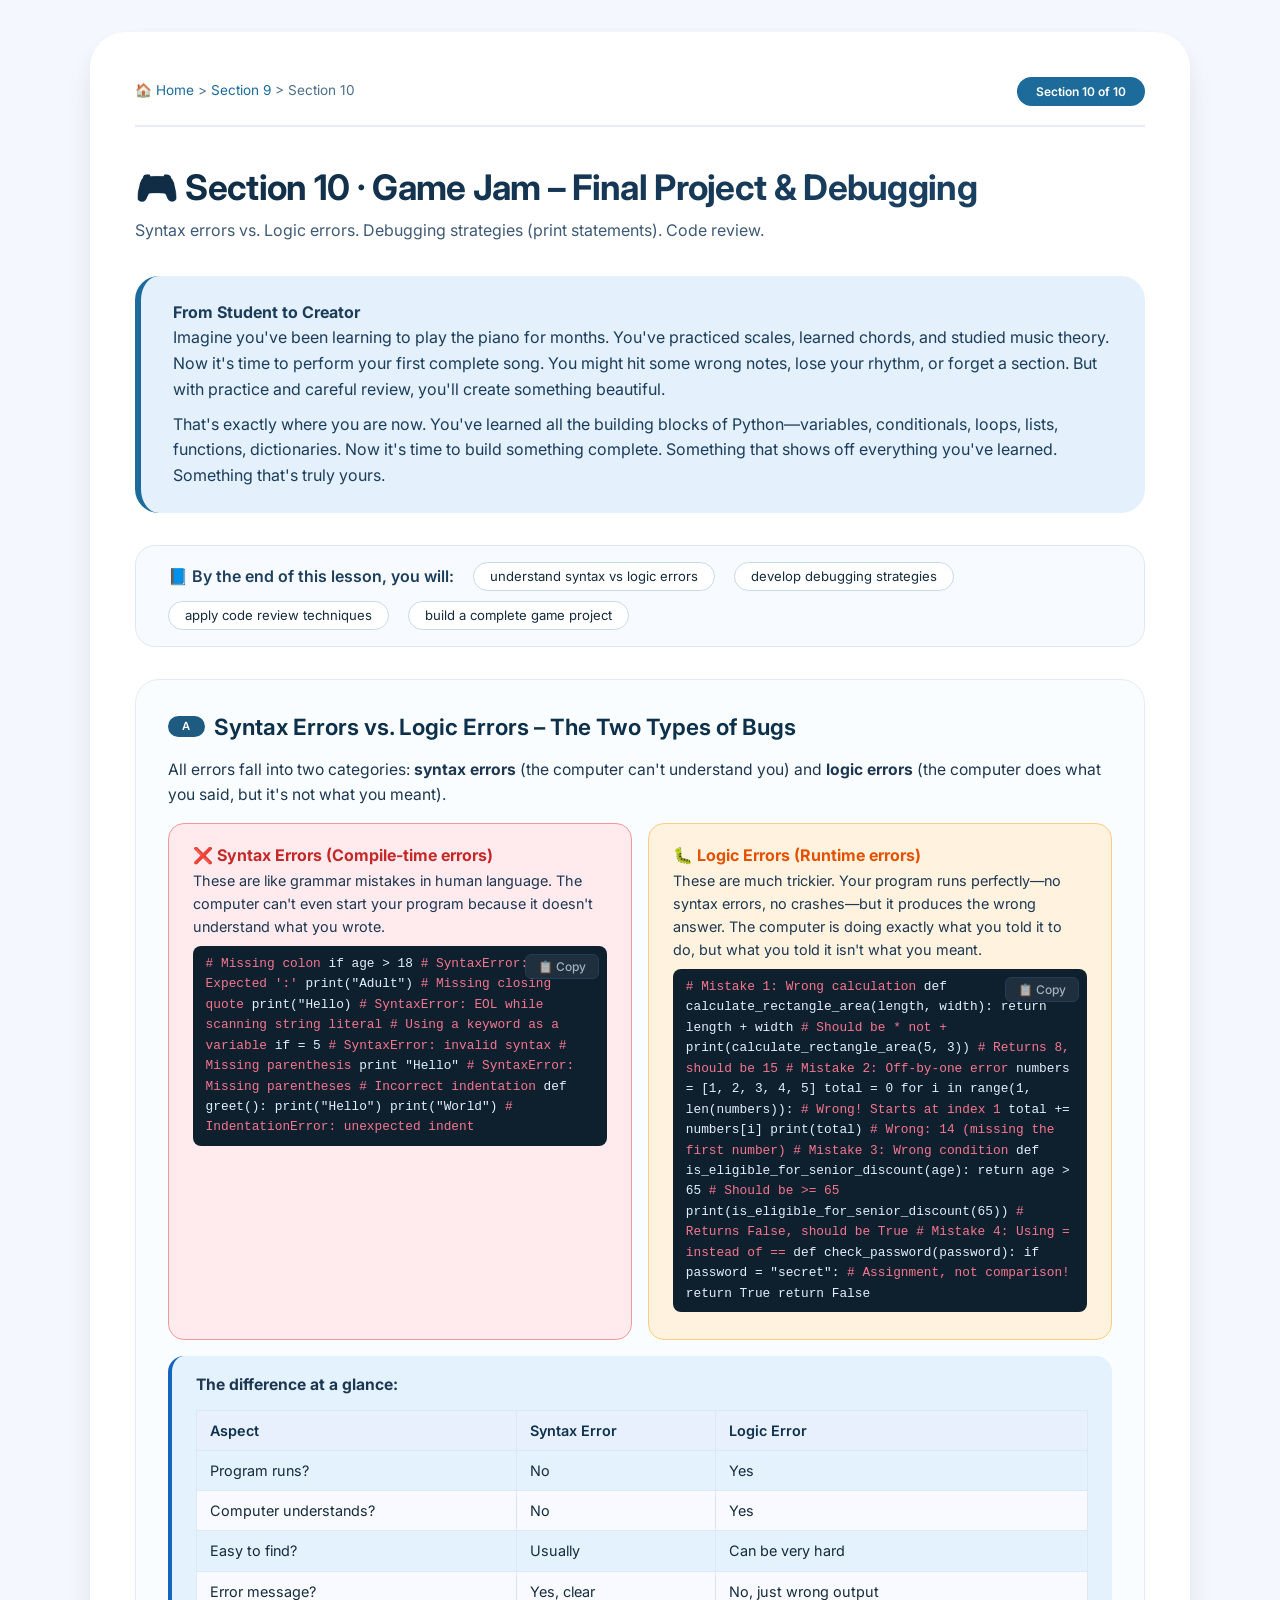
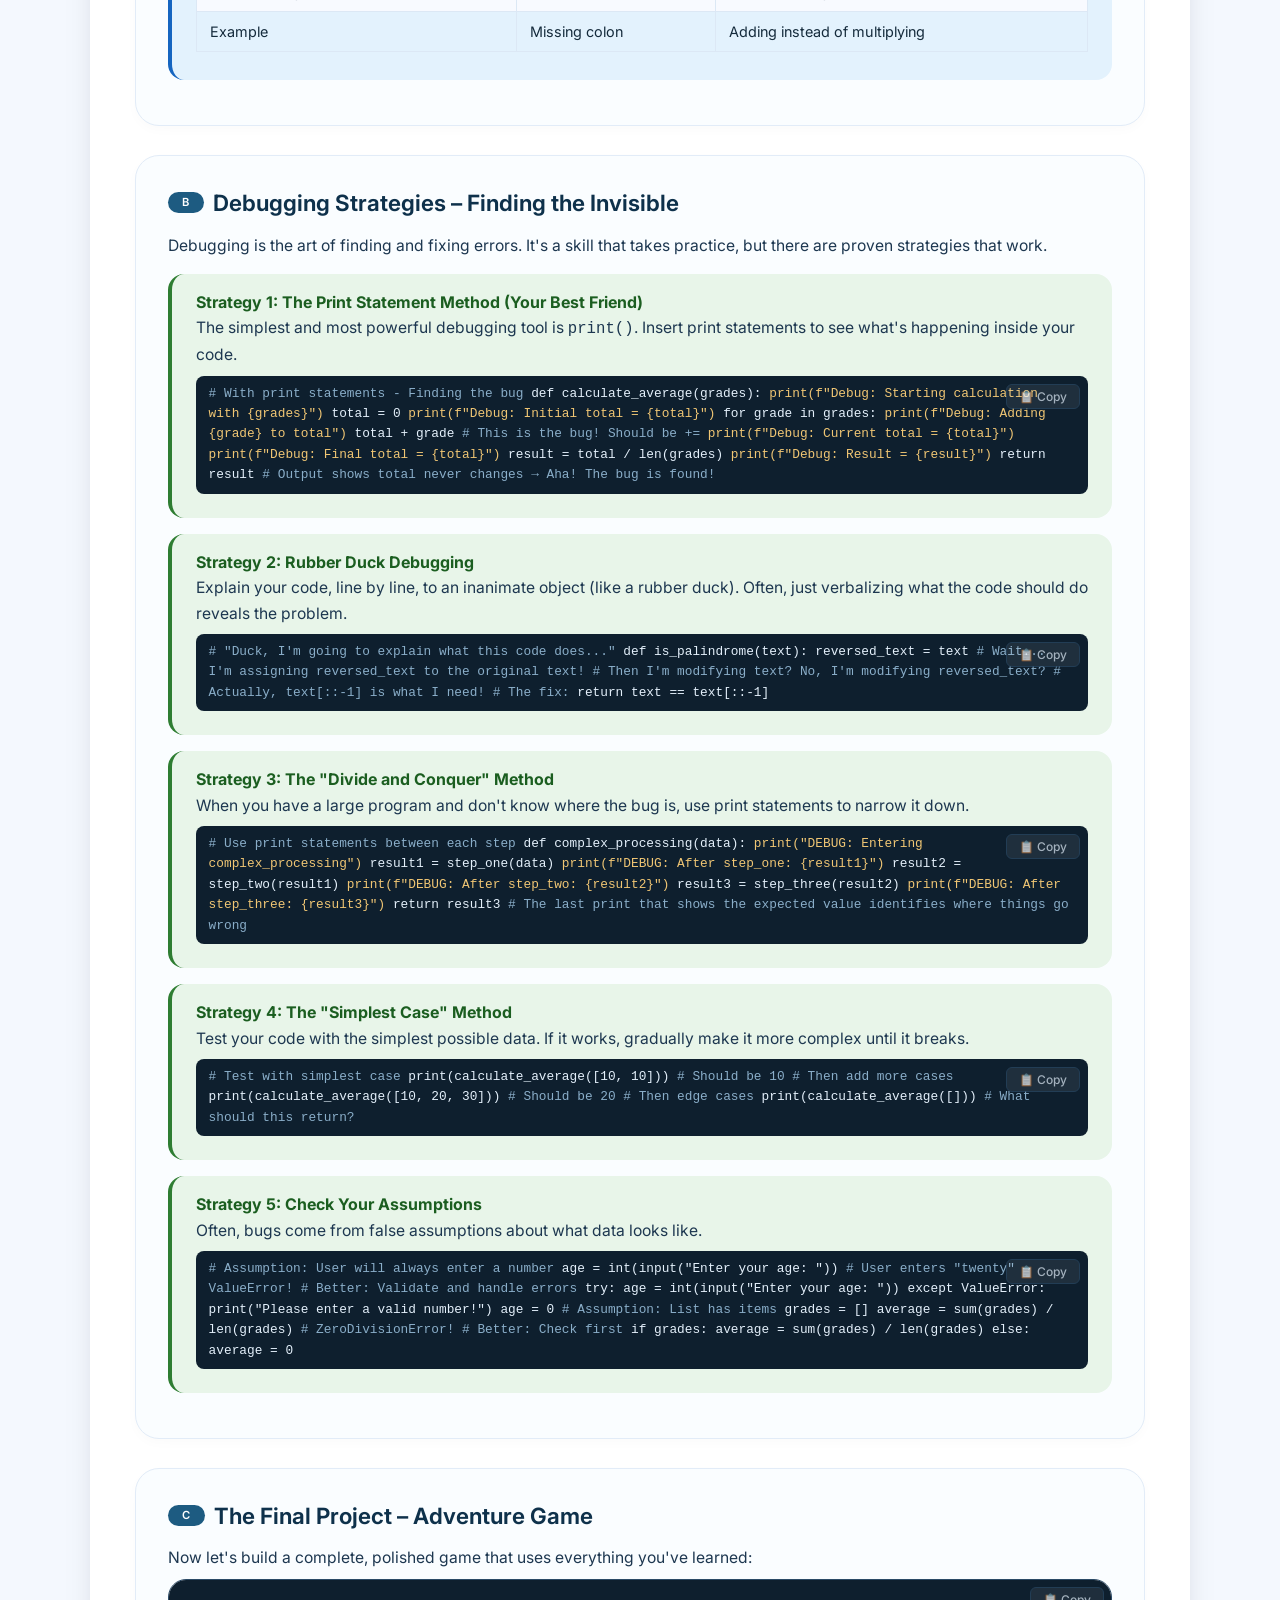
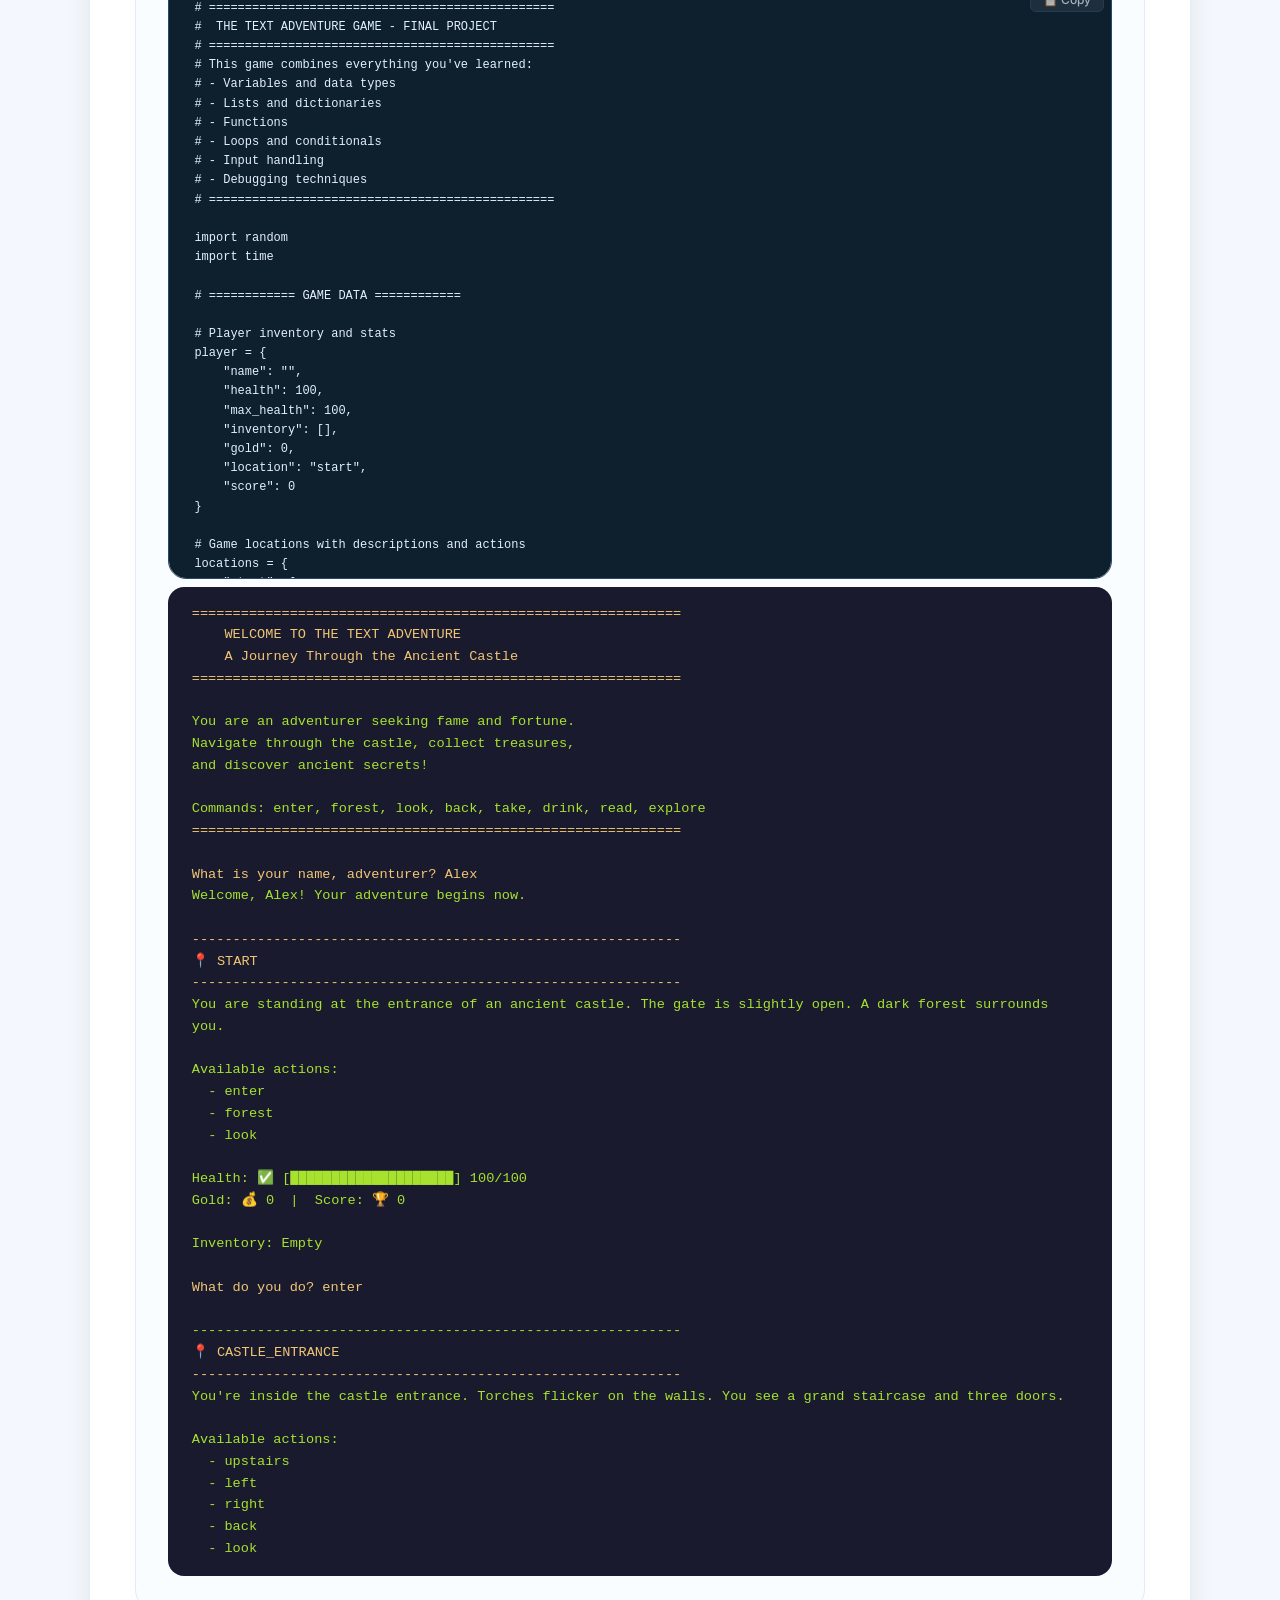
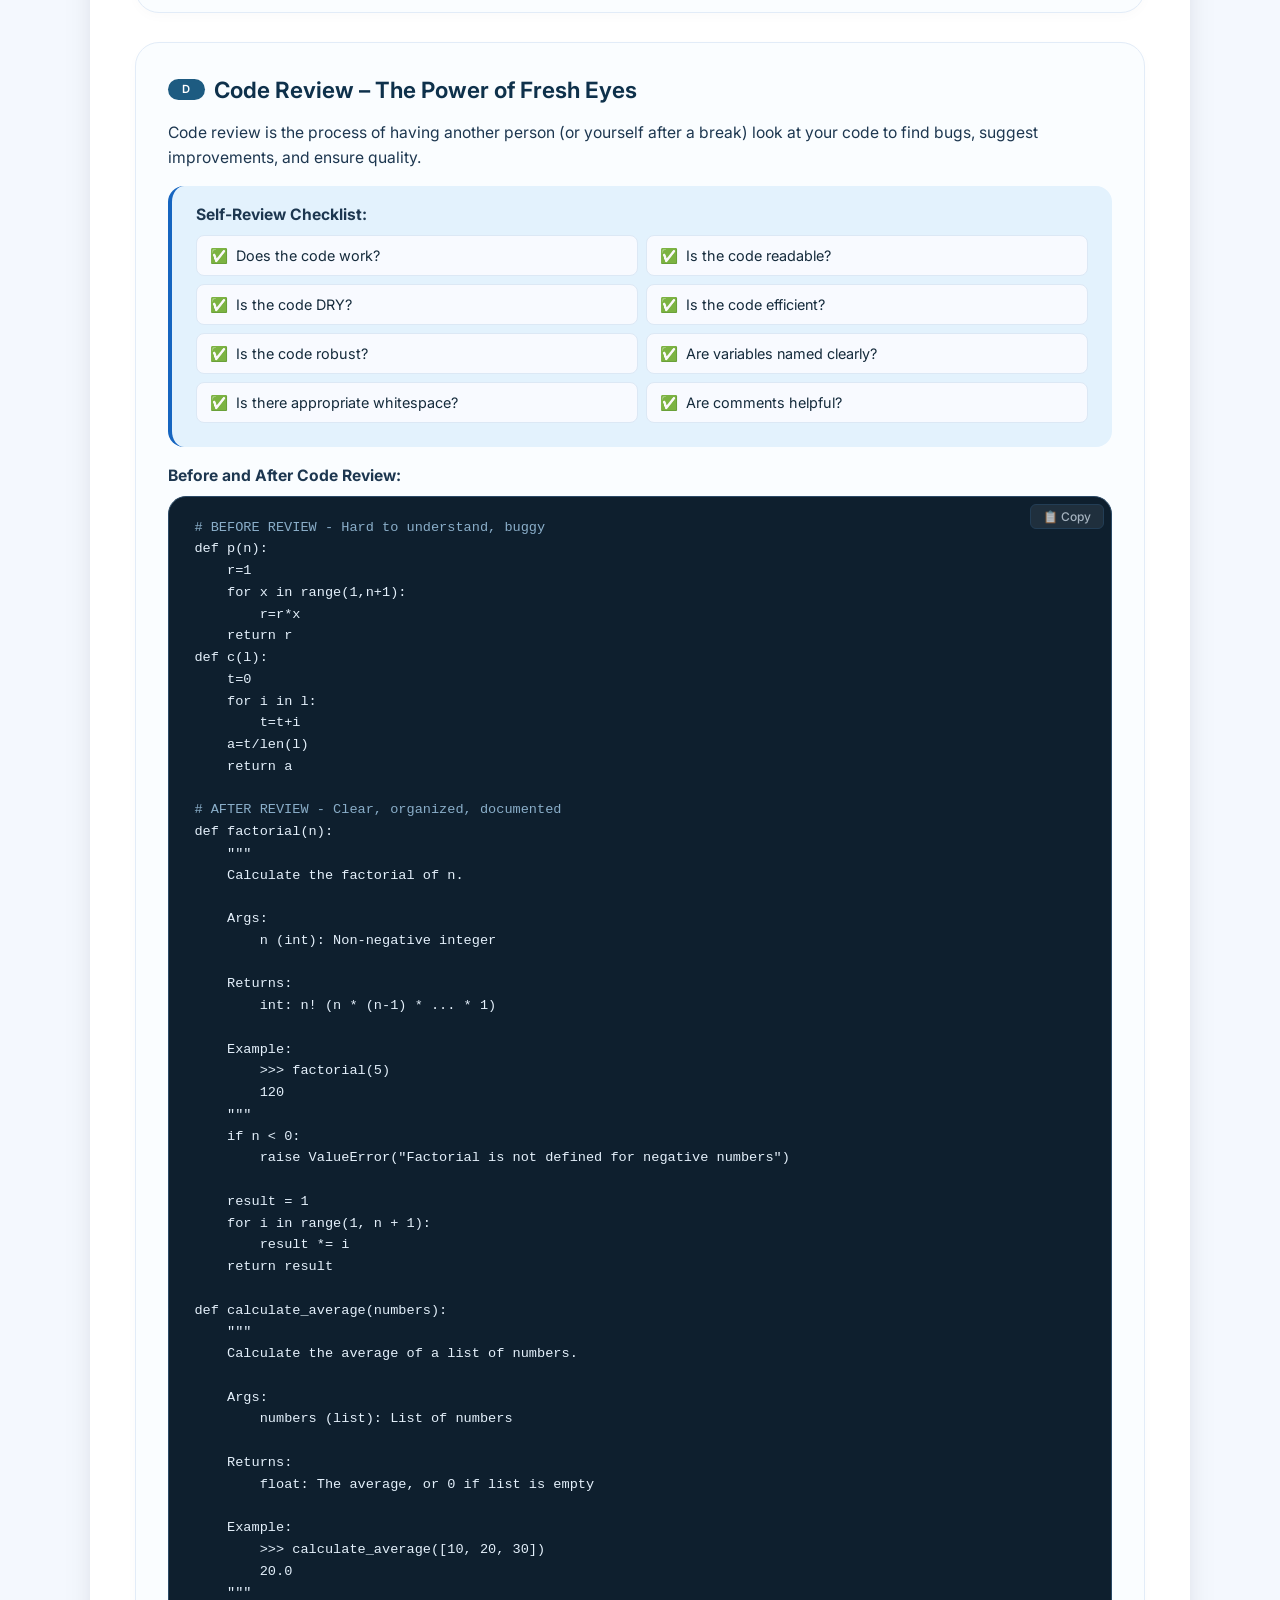
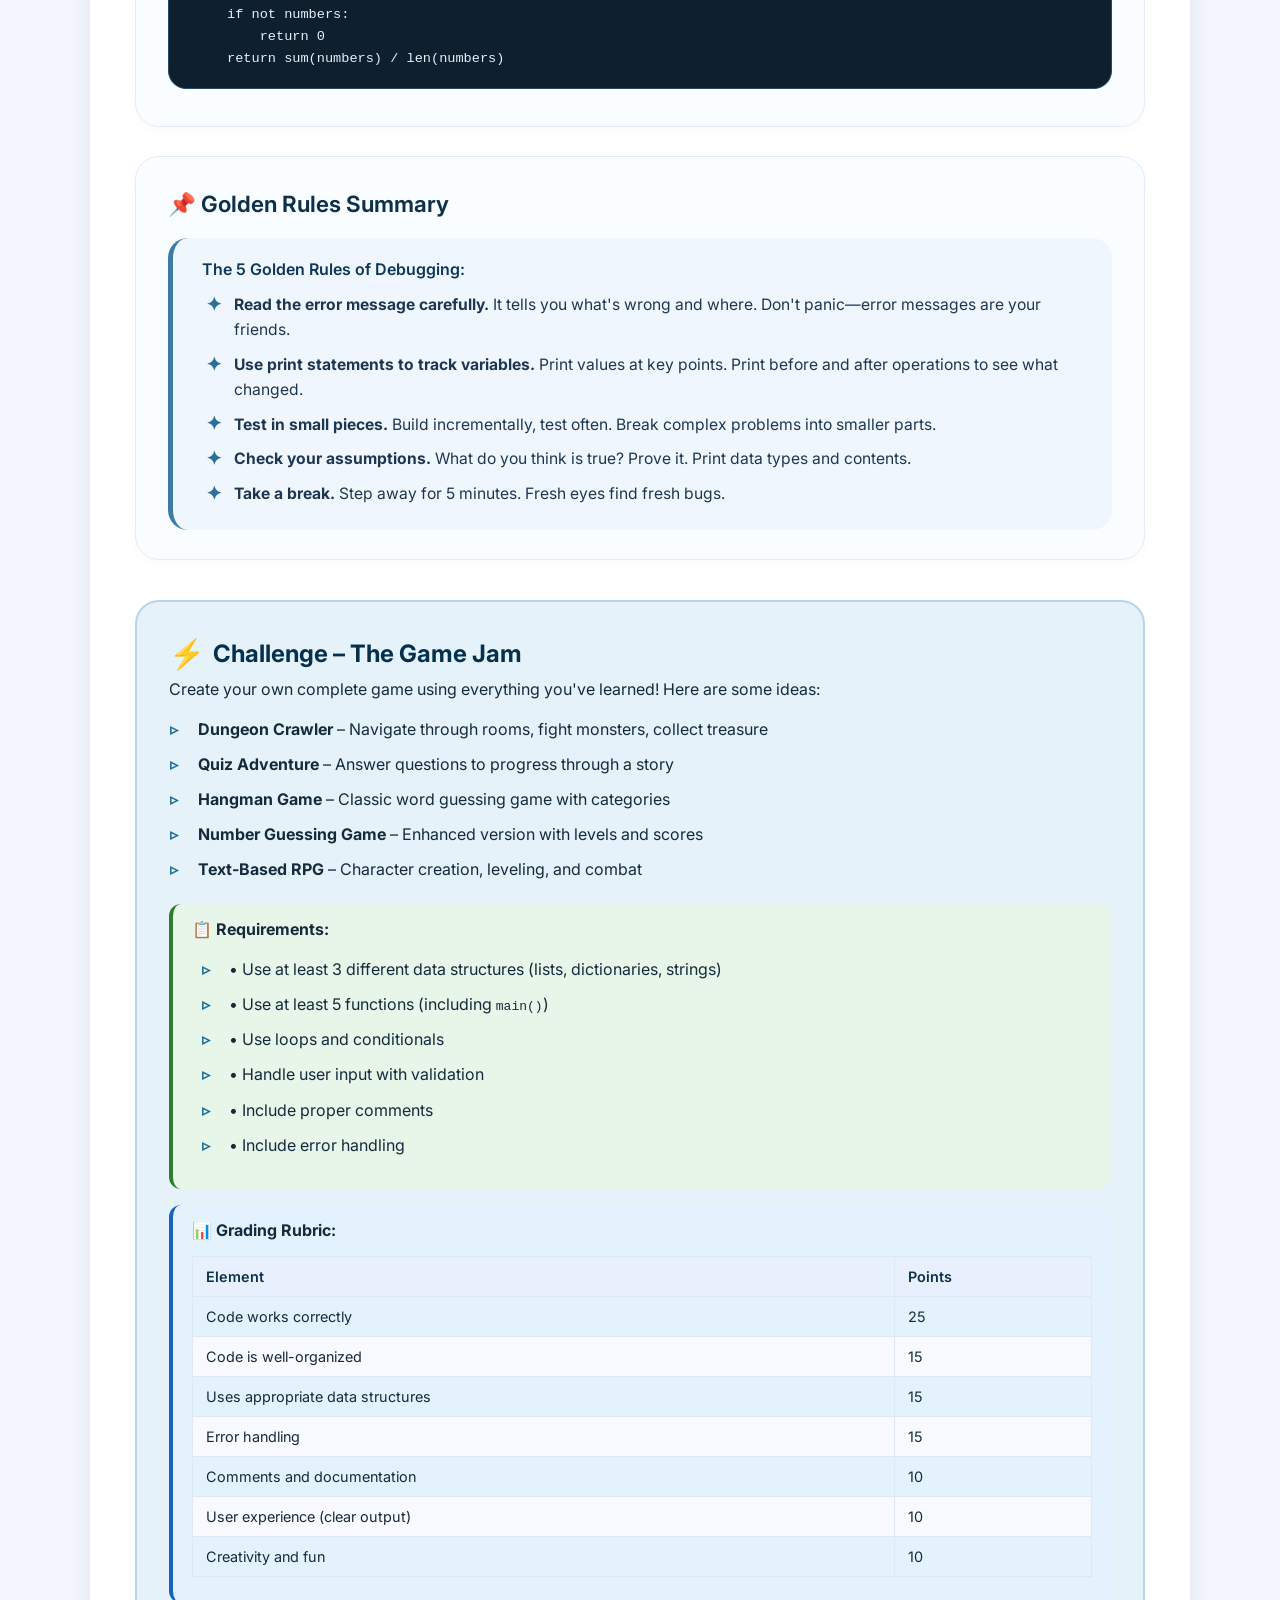
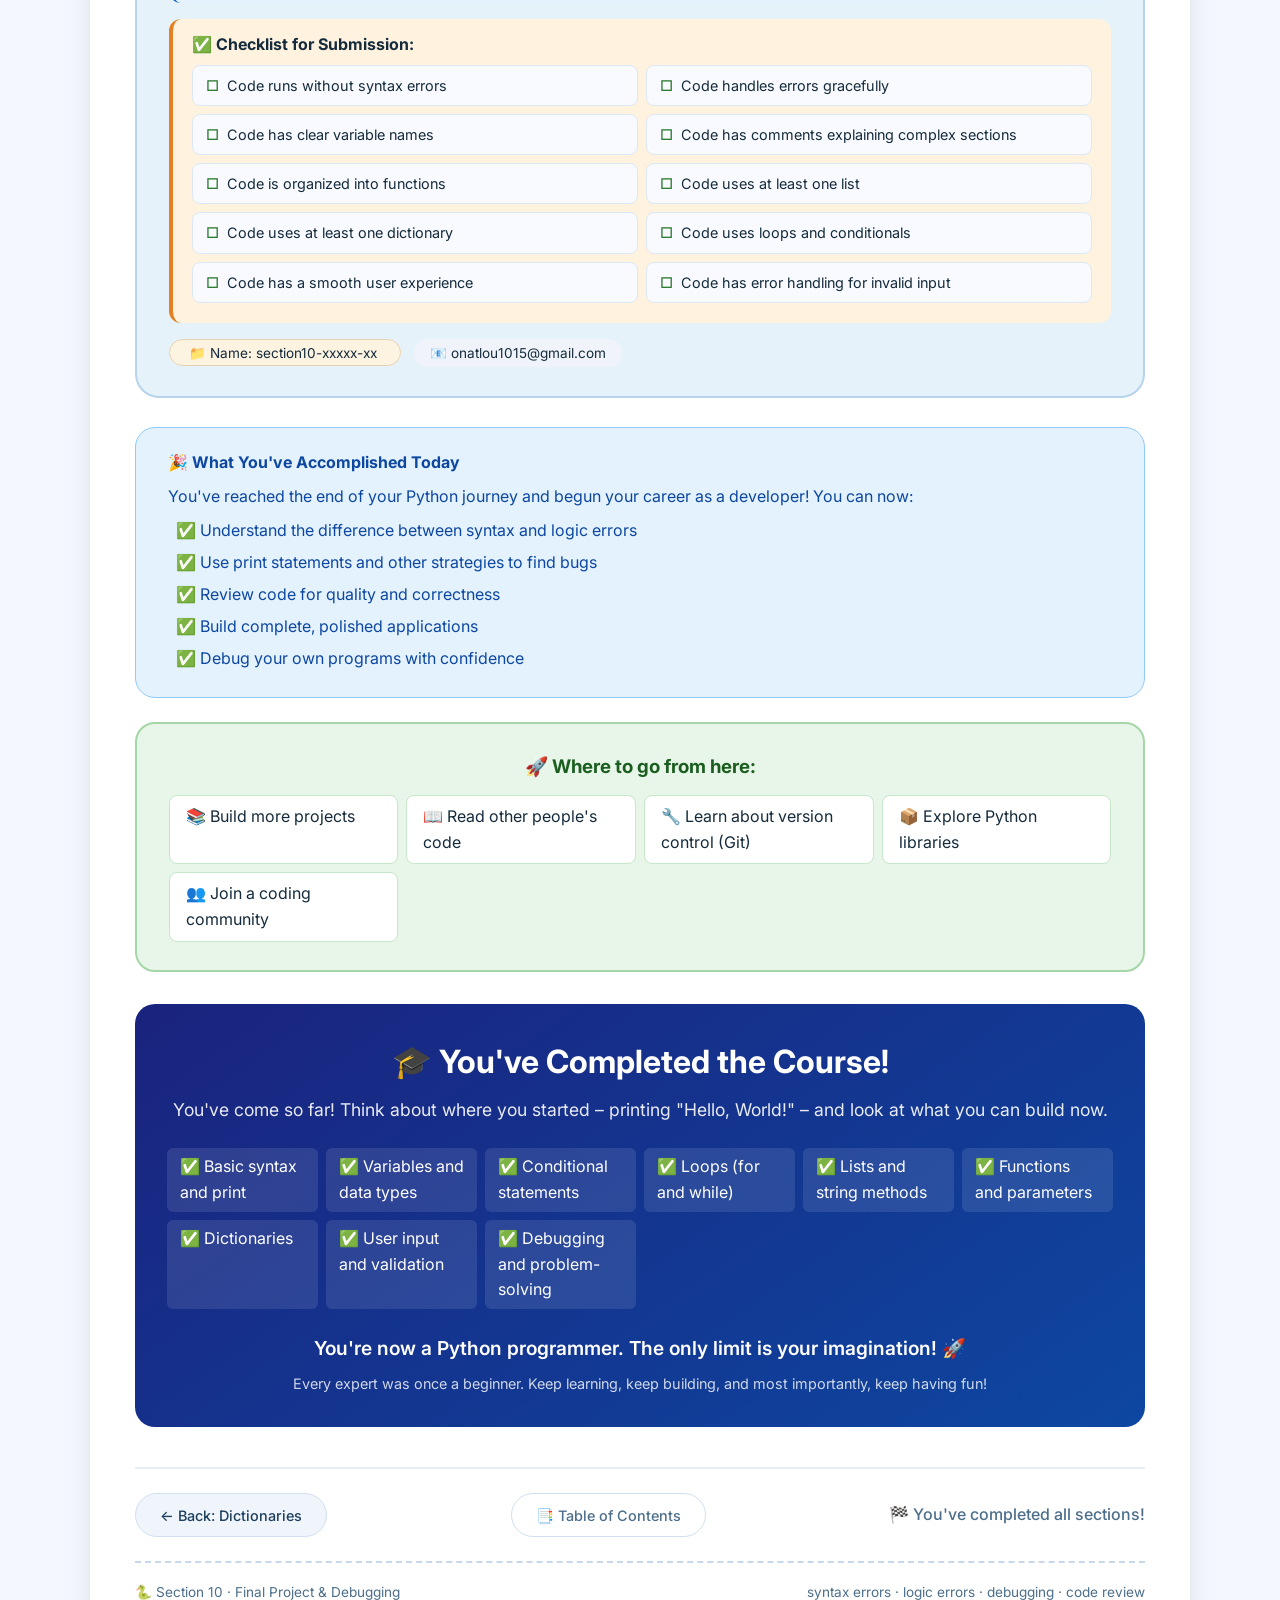
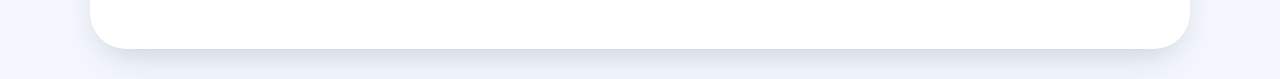
==== commit 0941df91: "update with button copy" ====
--- a/section10-final-project-debugging.html
+++ b/section10-final-project-debugging.html
@@ -9,6 +9,47 @@
     <link href="https://fonts.googleapis.com/css2?family=Inter:opsz,wght@14..32,400;14..32,500;14..32,600;14..32,700&display=swap" rel="stylesheet">
     <link rel="stylesheet" href="css/style.css">
     <style>
+        /* ===== COPY BUTTON STYLES ===== */
+        .code-wrapper {
+            position: relative;
+            margin: 0.5rem 0;
+        }
+        .code-wrapper .code-block {
+            margin: 0;
+            padding-right: 70px;
+        }
+        .copy-btn {
+            position: absolute;
+            top: 8px;
+            right: 8px;
+            background: rgba(255,255,255,0.1);
+            color: #e4f0fb;
+            border: 1px solid #2b4a66;
+            border-radius: 6px;
+            padding: 4px 12px;
+            font-size: 0.75rem;
+            cursor: pointer;
+            transition: all 0.2s ease;
+            font-family: 'Inter', sans-serif;
+            font-weight: 500;
+            opacity: 0.7;
+            z-index: 10;
+        }
+        .copy-btn:hover {
+            background: rgba(255,255,255,0.2);
+            opacity: 1;
+            border-color: #4a7a9a;
+        }
+        .copy-btn.copied {
+            background: #2e7d32;
+            border-color: #2e7d32;
+            color: white;
+            opacity: 1;
+        }
+        .copy-btn.copied::after {
+            content: " ✓";
+        }
+
         .debug-grid {
             display: grid;
             grid-template-columns: 1fr 1fr;
@@ -142,6 +183,32 @@
         .rubric-table tr:nth-child(even) {
             background: #f8faff;
         }
+
+        .warning-box {
+            background: #fff3e0;
+            border-radius: 16px;
+            padding: 1rem 1.5rem;
+            border-left: 4px solid #e67e22;
+            margin: 1rem 0;
+        }
+        .warning-box code {
+            background: #fce4d6;
+            padding: 0.1rem 0.4rem;
+            border-radius: 4px;
+            color: #bf360c;
+        }
+
+        .info-box {
+            background: #e3f2fd;
+            border-radius: 16px;
+            padding: 1rem 1.5rem;
+            border-left: 4px solid #1565c0;
+            margin: 1rem 0;
+        }
+
+        .example-box .code-wrapper {
+            margin: 0.5rem 0;
+        }
     </style>
 </head>
 <body>
@@ -185,7 +252,9 @@
                 <div class="debug-card syntax">
                     <h4>❌ Syntax Errors (Compile-time errors)</h4>
                     <p style="font-size: 0.9rem;">These are like grammar mistakes in human language. The computer can't even start your program because it doesn't understand what you wrote.</p>
-                    <div class="code"><span class="error"># Missing colon</span>
+                    <div class="code-wrapper">
+                        <button class="copy-btn" onclick="copyCode(this)">📋 Copy</button>
+                        <div class="code"><span class="error"># Missing colon</span>
 if age > 18   <span class="error"># SyntaxError: Expected ':'</span>
     print("Adult")
 
@@ -202,11 +271,14 @@
 def greet():
     print("Hello")
   print("World")   <span class="error"># IndentationError: unexpected indent</span></div>
+                    </div>
                 </div>
                 <div class="debug-card logic">
                     <h4>🐛 Logic Errors (Runtime errors)</h4>
                     <p style="font-size: 0.9rem;">These are much trickier. Your program runs perfectly—no syntax errors, no crashes—but it produces the wrong answer. The computer is doing exactly what you told it to do, but what you told it isn't what you meant.</p>
-                    <div class="code"><span class="error"># Mistake 1: Wrong calculation</span>
+                    <div class="code-wrapper">
+                        <button class="copy-btn" onclick="copyCode(this)">📋 Copy</button>
+                        <div class="code"><span class="error"># Mistake 1: Wrong calculation</span>
 def calculate_rectangle_area(length, width):
     return length + width  <span class="error"># Should be * not +</span>
 
@@ -230,6 +302,7 @@
     if password = "secret":  <span class="error"># Assignment, not comparison!</span>
         return True
     return False</div>
+                    </div>
                 </div>
             </div>
 
@@ -282,7 +355,9 @@
             <div class="strategy-box">
                 <h4>Strategy 1: The Print Statement Method (Your Best Friend)</h4>
                 <p>The simplest and most powerful debugging tool is <code>print()</code>. Insert print statements to see what's happening inside your code.</p>
-                <div class="code"><span class="comment"># With print statements - Finding the bug</span>
+                <div class="code-wrapper">
+                    <button class="copy-btn" onclick="copyCode(this)">📋 Copy</button>
+                    <div class="code"><span class="comment"># With print statements - Finding the bug</span>
 def calculate_average(grades):
     <span class="debug">print(f"Debug: Starting calculation with {grades}")</span>
     total = 0
@@ -299,12 +374,15 @@
     return result
 
 <span class="comment"># Output shows total never changes → Aha! The bug is found!</span></div>
+                </div>
             </div>
 
             <div class="strategy-box">
                 <h4>Strategy 2: Rubber Duck Debugging</h4>
                 <p>Explain your code, line by line, to an inanimate object (like a rubber duck). Often, just verbalizing what the code should do reveals the problem.</p>
-                <div class="code"><span class="comment"># "Duck, I'm going to explain what this code does..."</span>
+                <div class="code-wrapper">
+                    <button class="copy-btn" onclick="copyCode(this)">📋 Copy</button>
+                    <div class="code"><span class="comment"># "Duck, I'm going to explain what this code does..."</span>
 def is_palindrome(text):
     reversed_text = text
     <span class="comment"># Wait... I'm assigning reversed_text to the original text!</span>
@@ -313,12 +391,15 @@
     
     <span class="comment"># The fix:</span>
     return text == text[::-1]</div>
+                </div>
             </div>
 
             <div class="strategy-box">
                 <h4>Strategy 3: The "Divide and Conquer" Method</h4>
                 <p>When you have a large program and don't know where the bug is, use print statements to narrow it down.</p>
-                <div class="code"><span class="comment"># Use print statements between each step</span>
+                <div class="code-wrapper">
+                    <button class="copy-btn" onclick="copyCode(this)">📋 Copy</button>
+                    <div class="code"><span class="comment"># Use print statements between each step</span>
 def complex_processing(data):
     <span class="debug">print("DEBUG: Entering complex_processing")</span>
     
@@ -334,12 +415,15 @@
     return result3
 
 <span class="comment"># The last print that shows the expected value identifies where things go wrong</span></div>
+                </div>
             </div>
 
             <div class="strategy-box">
                 <h4>Strategy 4: The "Simplest Case" Method</h4>
                 <p>Test your code with the simplest possible data. If it works, gradually make it more complex until it breaks.</p>
-                <div class="code"><span class="comment"># Test with simplest case</span>
+                <div class="code-wrapper">
+                    <button class="copy-btn" onclick="copyCode(this)">📋 Copy</button>
+                    <div class="code"><span class="comment"># Test with simplest case</span>
 print(calculate_average([10, 10]))  <span class="comment"># Should be 10</span>
 
 <span class="comment"># Then add more cases</span>
@@ -347,12 +431,15 @@
 
 <span class="comment"># Then edge cases</span>
 print(calculate_average([]))  <span class="comment"># What should this return?</span></div>
+                </div>
             </div>
 
             <div class="strategy-box">
                 <h4>Strategy 5: Check Your Assumptions</h4>
                 <p>Often, bugs come from false assumptions about what data looks like.</p>
-                <div class="code"><span class="comment"># Assumption: User will always enter a number</span>
+                <div class="code-wrapper">
+                    <button class="copy-btn" onclick="copyCode(this)">📋 Copy</button>
+                    <div class="code"><span class="comment"># Assumption: User will always enter a number</span>
 age = int(input("Enter your age: "))  <span class="comment"># User enters "twenty" → ValueError!</span>
 
 <span class="comment"># Better: Validate and handle errors</span>
@@ -371,6 +458,7 @@
     average = sum(grades) / len(grades)
 else:
     average = 0</div>
+                </div>
             </div>
         </div>
 
@@ -379,7 +467,9 @@
             <h2><span class="part-label">C</span> The Final Project – Adventure Game</h2>
             <p>Now let's build a complete, polished game that uses everything you've learned:</p>
 
-            <div class="code-block" style="font-size: 0.75rem; max-height: 600px; overflow-y: auto;"># ================================================
+            <div class="code-wrapper">
+                <button class="copy-btn" onclick="copyCode(this)">📋 Copy</button>
+                <div class="code-block" style="font-size: 0.75rem; max-height: 600px; overflow-y: auto;"># ================================================
 #  THE TEXT ADVENTURE GAME - FINAL PROJECT
 # ================================================
 # This game combines everything you've learned:
@@ -754,6 +844,7 @@
     except Exception as e:
         print(f"\nAn error occurred: {e}")
         print("The game encountered a bug. Please restart.")</div>
+            </div>
 
             <div class="game-output"><span class="prompt">============================================================</span>
 <span class="prompt">    WELCOME TO THE TEXT ADVENTURE</span>
@@ -820,7 +911,9 @@
             </div>
 
             <p><strong>Before and After Code Review:</strong></p>
-            <div class="code-block" style="font-size: 0.85rem;"><span class="comment"># BEFORE REVIEW - Hard to understand, buggy</span>
+            <div class="code-wrapper">
+                <button class="copy-btn" onclick="copyCode(this)">📋 Copy</button>
+                <div class="code-block" style="font-size: 0.85rem;"><span class="comment"># BEFORE REVIEW - Hard to understand, buggy</span>
 def p(n):
     r=1
     for x in range(1,n+1):
@@ -873,6 +966,7 @@
     if not numbers:
         return 0
     return sum(numbers) / len(numbers)</div>
+            </div>
         </div>
 
         <!-- Golden Rules Summary -->
@@ -1018,5 +1112,70 @@
             <span>syntax errors · logic errors · debugging · code review</span>
         </div>
     </div>
+
+    <!-- Copy Button JavaScript -->
+    <script>
+        function copyCode(button) {
+            const wrapper = button.parentElement;
+            const codeBlock = wrapper.querySelector('.code-block');
+            
+            if (!codeBlock) {
+                const text = wrapper.textContent.replace('📋 Copy', '').trim();
+                copyToClipboard(text, button);
+                return;
+            }
+            
+            const text = codeBlock.textContent;
+            copyToClipboard(text, button);
+        }
+
+        function copyToClipboard(text, button) {
+            if (navigator.clipboard && navigator.clipboard.writeText) {
+                navigator.clipboard.writeText(text).then(() => {
+                    showCopiedFeedback(button);
+                }).catch(() => {
+                    fallbackCopy(text, button);
+                });
+            } else {
+                fallbackCopy(text, button);
+            }
+        }
+
+        function fallbackCopy(text, button) {
+            const textarea = document.createElement('textarea');
+            textarea.value = text;
+            textarea.style.position = 'fixed';
+            textarea.style.opacity = '0';
+            textarea.style.left = '-9999px';
+            document.body.appendChild(textarea);
+            textarea.select();
+            
+            try {
+                document.execCommand('copy');
+                showCopiedFeedback(button);
+            } catch (err) {
+                button.textContent = '❌ Error!';
+                button.style.background = '#c62828';
+                button.style.color = 'white';
+                setTimeout(() => {
+                    button.textContent = '📋 Copy';
+                    button.style.background = '';
+                    button.style.color = '';
+                    button.classList.remove('copied');
+                }, 2000);
+            }
+            
+            document.body.removeChild(textarea);
+        }
+
+        function showCopiedFeedback(button) {
+            button.textContent = '✅ Copied!';
+            button.classList.add('copied');
+            setTimeout(() => {
+                button.textContent = '📋 Copy';
+                button.classList.remove('copied');
+            }, 2000);
+        }
+    </script>
 </body>
 </html>
